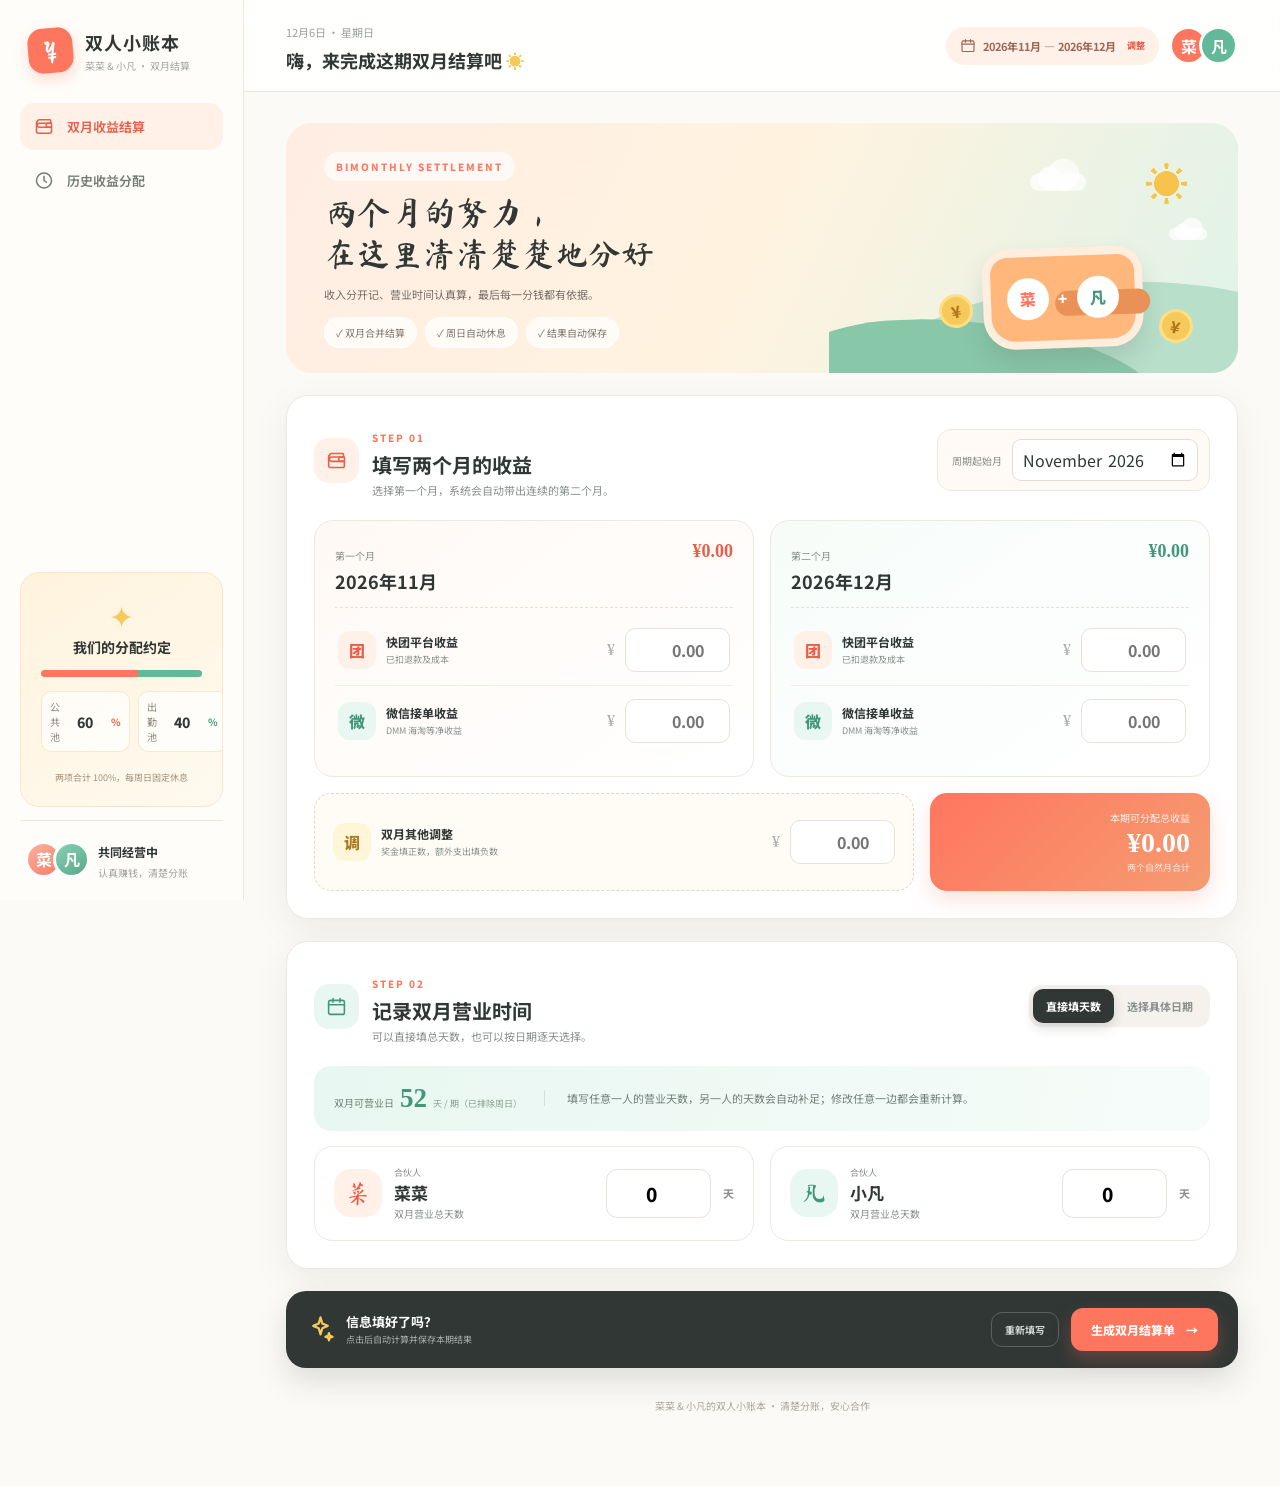
==== kua-tuan-settlement/index.html @ 450bed5c "Add yearly settlement summary" ====
<!doctype html>
<html lang="zh-CN">
<head>
  <meta charset="UTF-8">
  <meta name="viewport" content="width=device-width, initial-scale=1.0">
  <meta name="theme-color" content="#fffaf2">
  <meta name="description" content="菜菜和小凡的双月收益结算工作台">
  <title>菜菜 & 小凡｜双月收益结算工作台</title>
  <link rel="preconnect" href="https://fonts.googleapis.com">
  <link rel="preconnect" href="https://fonts.gstatic.com" crossorigin>
  <link href="https://fonts.googleapis.com/css2?family=Ma+Shan+Zheng&family=Noto+Sans+SC:wght@400;500;600;700;800&display=swap" rel="stylesheet">
  <link rel="stylesheet" href="styles.css?v=20260818-4">
</head>
<body>
  <svg class="icon-sprite" aria-hidden="true">
    <symbol id="i-home" viewBox="0 0 24 24"><path d="m3 10 9-7 9 7v10a1 1 0 0 1-1 1h-5v-7H9v7H4a1 1 0 0 1-1-1Z"/></symbol>
    <symbol id="i-wallet" viewBox="0 0 24 24"><path d="M4 6.5A2.5 2.5 0 0 1 6.5 4H19a1 1 0 0 1 1 1v3H6.5a2.5 2.5 0 0 0 0 5H21v5a2 2 0 0 1-2 2H5a2 2 0 0 1-2-2V6.5Z"/><path d="M21 8v5h-4a2.5 2.5 0 0 1 0-5Z"/></symbol>
    <symbol id="i-calendar" viewBox="0 0 24 24"><rect x="3" y="5" width="18" height="16" rx="2"/><path d="M16 3v4M8 3v4M3 10h18"/></symbol>
    <symbol id="i-chart" viewBox="0 0 24 24"><path d="M4 20V10M10 20V4M16 20v-7M22 20H2"/></symbol>
    <symbol id="i-clock" viewBox="0 0 24 24"><circle cx="12" cy="12" r="9"/><path d="M12 7v5l3 2"/></symbol>
    <symbol id="i-check" viewBox="0 0 24 24"><path d="m5 12 4 4L19 6"/></symbol>
    <symbol id="i-print" viewBox="0 0 24 24"><path d="M7 8V3h10v5M7 17H5a2 2 0 0 1-2-2v-4a2 2 0 0 1 2-2h14a2 2 0 0 1 2 2v4a2 2 0 0 1-2 2h-2"/><path d="M7 14h10v7H7z"/></symbol>
    <symbol id="i-trash" viewBox="0 0 24 24"><path d="M4 7h16M9 7V4h6v3M7 7l1 14h8l1-14"/></symbol>
    <symbol id="i-sparkle" viewBox="0 0 24 24"><path d="m12 2 1.5 5.1L18 9l-4.5 1.9L12 16l-1.5-5.1L6 9l4.5-1.9Z"/><path d="m19 15 .8 2.2L22 18l-2.2.8L19 21l-.8-2.2L16 18l2.2-.8Z"/></symbol>
  </svg>

  <div class="app-shell">
    <aside class="sidebar">
      <a class="brand" href="#top">
        <span class="brand-mark">¥</span>
        <span><strong>双人小账本</strong><small>菜菜 & 小凡 · 双月结算</small></span>
      </a>

      <nav class="main-nav" aria-label="主要页面">
        <button class="nav-item active" type="button" data-view="settlement"><svg><use href="#i-wallet"/></svg><span>双月收益结算</span></button>
        <button class="nav-item" type="button" data-view="history"><svg><use href="#i-clock"/></svg><span>历史收益分配</span></button>
      </nav>

      <div class="sidebar-rule">
        <span class="rule-spark">✦</span>
        <strong>我们的分配约定</strong>
        <div class="rule-progress"><span></span><i></i></div>
        <div class="allocation-fields" aria-label="分配比例设置">
          <label><span>公共池</span><input id="equal-rate" type="number" min="0" max="100" step="1" value="60"><b>%</b></label>
          <label><span>出勤池</span><input id="work-rate" type="number" min="0" max="100" step="1" value="40"><b>%</b></label>
        </div>
        <small>两项合计 100%，每周日固定休息</small>
      </div>

      <div class="profile-mini">
        <div class="avatar duo">菜</div>
        <div class="avatar duo fan">凡</div>
        <span><strong>共同经营中</strong><small>认真赚钱，清楚分账</small></span>
      </div>
    </aside>

    <main class="main-content" id="top">
      <header class="topbar">
        <div class="date-greeting">
          <small id="today-text"></small>
          <h1 id="page-greeting">嗨，来完成这期双月结算吧 <span>☀</span></h1>
        </div>
        <div class="top-actions">
          <button class="cycle-pill" id="period-jump" type="button" title="点击调整结算周期"><svg><use href="#i-calendar"/></svg><b id="top-period">选择结算周期</b><span>调整</span></button>
          <div class="avatar caicai-avatar">菜</div>
          <div class="avatar xiaofan-avatar">凡</div>
        </div>
      </header>

      <div class="workspace">
        <section class="view active" id="view-settlement">
        <section class="hero-card">
          <div class="hero-copy">
            <span class="eyebrow">BIMONTHLY SETTLEMENT</span>
            <h2>两个月的努力，<br>在这里清清楚楚地分好</h2>
            <p>收入分开记、营业时间认真算，最后每一分钱都有依据。</p>
            <div class="hero-meta">
              <span>✓ 双月合并结算</span>
              <span>✓ 周日自动休息</span>
              <span>✓ 结果自动保存</span>
            </div>
          </div>
          <div class="hero-art" aria-hidden="true">
            <div class="sun">☀</div>
            <div class="cloud cloud-one"></div>
            <div class="cloud cloud-two"></div>
            <div class="coin coin-one">¥</div>
            <div class="coin coin-two">¥</div>
            <div class="wallet-art"><span>菜</span><i>+</i><span>凡</span></div>
            <div class="hill hill-back"></div>
            <div class="hill hill-front"></div>
          </div>
        </section>

        <form id="settlement-form">
          <section class="section-card" id="income">
            <div class="card-head">
              <div class="head-icon coral"><svg><use href="#i-wallet"/></svg></div>
              <div><span>STEP 01</span><h2>填写两个月的收益</h2><p>选择第一个月，系统会自动带出连续的第二个月。</p></div>
              <label class="period-picker"><small>周期起始月</small><input id="start-month" type="month" required></label>
            </div>

            <div class="month-income-grid">
              <article class="month-income-card first-month-card">
                <div class="month-card-title"><div><span>第一个月</span><h3 id="first-month-title">—</h3></div><strong id="first-subtotal">¥0.00</strong></div>
                <label class="income-row"><span class="income-icon kuai">团</span><span><b>快团平台收益</b><small>已扣退款及成本</small></span><em>¥</em><input id="first-platform" type="number" min="0" step="0.01" inputmode="decimal" placeholder="0.00"></label>
                <label class="income-row"><span class="income-icon wechat">微</span><span><b>微信接单收益</b><small>DMM 海淘等净收益</small></span><em>¥</em><input id="first-wechat" type="number" min="0" step="0.01" inputmode="decimal" placeholder="0.00"></label>
              </article>

              <article class="month-income-card second-month-card">
                <div class="month-card-title"><div><span>第二个月</span><h3 id="second-month-title">—</h3></div><strong id="second-subtotal">¥0.00</strong></div>
                <label class="income-row"><span class="income-icon kuai">团</span><span><b>快团平台收益</b><small>已扣退款及成本</small></span><em>¥</em><input id="second-platform" type="number" min="0" step="0.01" inputmode="decimal" placeholder="0.00"></label>
                <label class="income-row"><span class="income-icon wechat">微</span><span><b>微信接单收益</b><small>DMM 海淘等净收益</small></span><em>¥</em><input id="second-wechat" type="number" min="0" step="0.01" inputmode="decimal" placeholder="0.00"></label>
              </article>
            </div>

            <div class="adjust-total-row">
              <label class="adjust-field"><span class="income-icon adjust">调</span><span><b>双月其他调整</b><small>奖金填正数，额外支出填负数</small></span><em>¥</em><input id="adjustment" type="number" step="0.01" inputmode="decimal" placeholder="0.00"></label>
              <div class="grand-total"><span>本期可分配总收益</span><strong id="income-preview">¥0.00</strong><small>两个自然月合计</small></div>
            </div>
          </section>

          <section class="section-card" id="attendance">
            <div class="card-head attendance-head">
              <div class="head-icon mint"><svg><use href="#i-calendar"/></svg></div>
              <div><span>STEP 02</span><h2>记录双月营业时间</h2><p>可以直接填总天数，也可以按日期逐天选择。</p></div>
              <div class="mode-switch" role="group" aria-label="营业时间填写方式">
                <button type="button" class="mode-button active" data-mode="days">直接填天数</button>
                <button type="button" class="mode-button" data-mode="dates">选择具体日期</button>
              </div>
            </div>

            <div id="days-mode" class="mode-panel active">
              <div class="attendance-summary">
                <div><span>双月可营业日</span><strong id="available-days">0</strong><small>天 / 期（已排除周日）</small></div>
                <p>填写任意一人的营业天数，另一人的天数会自动补足；修改任意一边都会重新计算。</p>
              </div>
              <div class="people-grid">
                <label class="person-card caicai-card">
                  <span class="person-avatar">菜</span>
                  <span><small>合伙人</small><strong>菜菜</strong><em>双月营业总天数</em></span>
                  <input id="caicai-days" type="number" min="0" step="1" inputmode="numeric" value="0">
                  <b>天</b>
                </label>
                <label class="person-card xiaofan-card">
                  <span class="person-avatar">凡</span>
                  <span><small>合伙人</small><strong>小凡</strong><em>双月营业总天数</em></span>
                  <input id="xiaofan-days" type="number" min="0" step="1" inputmode="numeric" value="0">
                  <b>天</b>
                </label>
              </div>
            </div>

            <div id="dates-mode" class="mode-panel">
              <div class="calendar-toolbar">
                <div><strong>点击日期记录营业人</strong><p>每次点击依次切换：菜菜 → 小凡 → 两人 → 未选择</p></div>
                <button id="clear-dates" class="soft-button" type="button"><svg><use href="#i-trash"/></svg>清空日期</button>
              </div>
              <div class="calendar-legend"><span><i class="caicai-dot"></i>菜菜</span><span><i class="xiaofan-dot"></i>小凡</span><span><i class="both-dot"></i>两人都营业</span><span><i class="rest-dot"></i>周日休息</span></div>
              <div id="calendar-pair" class="calendar-pair"></div>
              <div class="selected-counts"><span>菜菜已选 <b id="caicai-date-count">0</b> 天</span><span>小凡已选 <b id="xiaofan-date-count">0</b> 天</span></div>
            </div>
          </section>

          <div class="submit-bar">
            <div><svg><use href="#i-sparkle"/></svg><span><strong>信息填好了吗？</strong><small>点击后自动计算并保存本期结果</small></span></div>
            <button id="reset-button" class="ghost-button" type="button">重新填写</button>
            <button class="primary-button" type="submit">生成双月结算单 <span>→</span></button>
          </div>
        </form>

        <section id="result-section" class="result-section" hidden>
          <div class="result-top">
            <div><span>STEP 03 · SETTLEMENT RESULT</span><h2 id="result-period">双月结算结果</h2><p>以下金额已按约定比例自动分配。</p></div>
            <button id="print-button" class="print-button" type="button"><svg><use href="#i-print"/></svg>打印 / 保存 PDF</button>
          </div>

          <div class="result-people">
            <article class="person-result caicai-result">
              <div class="result-name"><span class="person-avatar">菜</span><div><small>CAICAI</small><strong>菜菜应得</strong></div><i>✓</i></div>
              <p id="caicai-total">¥0.00</p>
              <div class="result-details"><span>公共池平分<b id="caicai-equal">¥0.00</b></span><span>出勤池分配<b id="caicai-work">¥0.00</b></span><span>双月营业<b id="caicai-result-days">0 天</b></span></div>
            </article>
            <article class="person-result xiaofan-result">
              <div class="result-name"><span class="person-avatar">凡</span><div><small>XIAOFAN</small><strong>小凡应得</strong></div><i>✓</i></div>
              <p id="xiaofan-total">¥0.00</p>
              <div class="result-details"><span>公共池平分<b id="xiaofan-equal">¥0.00</b></span><span>出勤池分配<b id="xiaofan-work">¥0.00</b></span><span>双月营业<b id="xiaofan-result-days">0 天</b></span></div>
            </article>
          </div>

          <div class="result-breakdown">
            <div><span>双月总收益</span><strong id="summary-total">¥0.00</strong></div>
            <div><span id="summary-equal-label">60% 公共池</span><strong id="summary-equal-pool">¥0.00</strong></div>
            <div><span id="summary-work-label">40% 出勤池</span><strong id="summary-work-pool">¥0.00</strong></div>
            <div><span>营业天数占比</span><strong id="summary-ratio">—</strong></div>
          </div>
          <p class="formula-note" id="formula-note">每人收益 = 双月总收益 × 60% ÷ 2 ＋ 双月总收益 × 40% × 个人营业天数 ÷ 两人营业总天数</p>
        </section>
        </section>

        <section class="view" id="view-history">
          <section class="history-banner">
            <div class="head-icon yellow"><svg><use href="#i-clock"/></svg></div>
            <div><span>HISTORY</span><h2>历史收益分配</h2><p>每次完成双月结算后，结果都会保存在这里。</p></div>
          </section>
          <section class="section-card history-card" id="history">
            <div class="year-summary-head">
              <div><span>YEARLY SUMMARY</span><h3>年度收益汇总</h3><p>按双月结算周期的起始年份统计。</p></div>
              <label><span>查看年份</span><select id="history-year"></select></label>
            </div>
            <div class="year-summary-grid">
              <article class="year-summary-total"><span>全年总收益</span><strong id="year-total">¥0.00</strong><small id="year-periods">已结算 0 期</small></article>
              <article><span>菜菜全年所得</span><strong id="year-caicai">¥0.00</strong><small id="year-caicai-days">营业 0 天</small></article>
              <article><span>小凡全年所得</span><strong id="year-xiaofan">¥0.00</strong><small id="year-xiaofan-days">营业 0 天</small></article>
              <article><span>全年公共池</span><strong id="year-equal-pool">¥0.00</strong><small>两人平分部分</small></article>
              <article><span>全年出勤池</span><strong id="year-work-pool">¥0.00</strong><small>按营业天数分配</small></article>
            </div>
            <div class="history-toolbar">
              <div><strong>双月结算记录</strong><small>最近保存 12 期，仅存储在当前浏览器</small></div>
              <button id="clear-history" class="soft-button danger" type="button"><svg><use href="#i-trash"/></svg>清空记录</button>
            </div>
            <div id="history-list" class="history-list"><p class="empty-history">完成第一次双月结算后，记录会出现在这里。</p></div>
          </section>
        </section>

        <footer>菜菜 & 小凡的双人小账本 · 清楚分账，安心合作</footer>
      </div>
    </main>
  </div>

  <nav class="mobile-nav">
    <button class="active" type="button" data-view="settlement"><svg><use href="#i-wallet"/></svg>双月结算</button>
    <button type="button" data-view="history"><svg><use href="#i-clock"/></svg>历史收益</button>
  </nav>
  <div id="toast" class="toast" role="status" aria-live="polite"><span>✓</span><div><strong>提示</strong><p></p></div></div>
  <script src="app.js?v=20260818-4"></script>
</body>
</html>
---- kua-tuan-settlement/styles.css ----
:root{--ink:#303735;--muted:#8a918d;--cream:#fffaf2;--paper:#fff;--coral:#ff765f;--coral-dark:#e85e49;--peach:#fff0e8;--mint:#61b99a;--mint-dark:#41977a;--mint-pale:#e8f7f1;--yellow:#f6c95d;--yellow-pale:#fff6d9;--blue:#78aee8;--line:#eee9df;--shadow:0 12px 35px rgba(69,60,43,.08);--radius:22px}*{box-sizing:border-box}html{scroll-behavior:smooth}body{margin:0;font-family:"Noto Sans SC",system-ui,sans-serif;color:var(--ink);background:#fbfaf7}button,input{font:inherit}button{cursor:pointer}a{color:inherit}.icon-sprite{position:absolute;width:0;height:0;overflow:hidden}svg{width:21px;height:21px;fill:none;stroke:currentColor;stroke-width:1.8;stroke-linecap:round;stroke-linejoin:round}.app-shell{min-height:100vh}.sidebar{position:fixed;inset:0 auto 0 0;width:244px;padding:28px 20px 20px;background:#fffdf9;border-right:1px solid var(--line);display:flex;flex-direction:column;z-index:30}.brand{padding:0 8px 30px;display:flex;gap:12px;align-items:center;text-decoration:none}.brand-mark{width:45px;height:45px;border-radius:15px;background:var(--coral);color:#fff;display:grid;place-items:center;font-family:"Ma Shan Zheng";font-size:28px;transform:rotate(-5deg);box-shadow:0 6px 14px rgba(255,118,95,.25)}.brand strong{display:block;font-size:18px;letter-spacing:1px}.brand small,.profile-mini small{display:block;color:#a2a6a2;font-size:10px;margin-top:3px}.main-nav{display:flex;flex-direction:column;gap:7px}.nav-item{border:0;width:100%;background:transparent;border-radius:14px;padding:13px 14px;display:flex;align-items:center;gap:13px;color:#737b77;text-align:left;font-weight:600;font-size:13px}.nav-item svg{width:20px}.nav-item span{flex:1}.nav-item:hover,.nav-item.active{background:var(--peach);color:var(--coral-dark)}.sidebar-rule{margin-top:auto;background:linear-gradient(145deg,#fff3dd,#fff9ef);border:1px solid #fae6c7;border-radius:19px;padding:20px;text-align:center;position:relative;overflow:hidden}.rule-spark{font-size:30px;color:var(--yellow)}.sidebar-rule strong{display:block;font-size:14px}.sidebar-rule p{font-size:11px;color:#8e877d;line-height:1.9;margin:10px 0}.sidebar-rule p b:first-child{color:var(--coral)}.sidebar-rule p b:last-child{color:var(--mint-dark)}.sidebar-rule small{font-size:9px;color:#a3917c}.rule-progress{height:7px;background:#e3f1eb;border-radius:8px;overflow:hidden;margin:13px 0 8px;display:flex}.rule-progress span{width:60%;background:var(--coral)}.rule-progress i{width:40%;background:var(--mint)}.profile-mini{border-top:1px solid var(--line);padding:17px 5px 0;margin-top:13px;display:flex;align-items:center}.avatar{width:37px;height:37px;border-radius:50%;display:grid;place-items:center;color:#fff;font-weight:700;border:3px solid #fff}.profile-mini .duo{background:linear-gradient(145deg,#ffb19f,#f47e68)}.profile-mini .fan{margin-left:-9px;background:linear-gradient(145deg,#8bd0b4,#56a889)}.profile-mini span{margin-left:8px}.profile-mini strong{font-size:12px}.main-content{margin-left:244px;min-height:100vh}.topbar{height:92px;padding:18px 42px;background:rgba(255,255,255,.86);backdrop-filter:blur(16px);border-bottom:1px solid var(--line);display:flex;align-items:center;justify-content:space-between;position:sticky;top:0;z-index:20}.date-greeting small{font-size:11px;color:#9ba09d}.date-greeting h1{font-size:18px;margin:5px 0 0}.date-greeting h1 span{color:var(--yellow)}.top-actions{display:flex;align-items:center}.cycle-pill{height:38px;margin-right:10px;padding:0 14px;border-radius:20px;background:var(--peach);color:#9b6757;display:flex;gap:7px;align-items:center;font-size:11px}.cycle-pill svg{width:16px}.top-actions .avatar{width:39px;height:39px}.top-actions .avatar+ .avatar{margin-left:-9px}.caicai-avatar{background:var(--coral)}.xiaofan-avatar{background:var(--mint)}.workspace{max-width:1320px;margin:auto;padding:31px 42px 65px}.view{display:none}.view.active{display:block}.hero-card{min-height:210px;border-radius:26px;background:linear-gradient(115deg,#ffede4 0%,#fff3df 49%,#dff3e8 100%);display:flex;overflow:hidden;position:relative;margin-bottom:22px}.hero-copy{padding:29px 0 25px 38px;width:57%;z-index:2}.eyebrow,.card-head>div:nth-child(2)>span,.result-top>div>span,.history-banner>div:nth-child(2)>span{display:inline-block;color:var(--coral);font-size:10px;letter-spacing:2px;font-weight:800;background:rgba(255,255,255,.65);padding:7px 12px;border-radius:15px}.hero-copy h2{font-family:"Ma Shan Zheng",cursive;font-size:33px;line-height:1.25;margin:11px 0 7px;font-weight:400}.hero-copy p{font-size:11px;color:#756f68}.hero-meta{display:flex;gap:8px;margin-top:15px;flex-wrap:wrap}.hero-meta span{background:rgba(255,255,255,.72);border:1px solid rgba(255,255,255,.85);border-radius:18px;padding:7px 11px;font-size:10px;color:#7e796e}.hero-art{width:43%;position:relative;overflow:hidden}.sun{position:absolute;right:50px;top:27px;font-size:43px;color:#f7c34c}.cloud{position:absolute;width:70px;height:22px;border-radius:20px;background:rgba(255,255,255,.72)}.cloud:before,.cloud:after{content:"";position:absolute;border-radius:50%;background:inherit}.cloud:before{width:30px;height:30px;left:10px;bottom:0}.cloud:after{width:40px;height:40px;right:8px;bottom:0}.cloud-one{right:145px;top:48px;transform:scale(.8)}.cloud-two{right:15px;top:100px;transform:scale(.55)}.hill{position:absolute;border-radius:50% 50% 0 0}.hill-back{width:420px;height:140px;right:-70px;bottom:-50px;background:#b8dfca;transform:rotate(-4deg)}.hill-front{width:360px;height:115px;right:80px;bottom:-65px;background:#89c7a9;transform:rotate(7deg)}.wallet-art{position:absolute;right:95px;bottom:25px;width:160px;height:100px;border-radius:25px 25px 32px 32px;background:#ffb77b;border:8px solid rgba(255,255,255,.75);box-shadow:0 14px 25px rgba(83,102,87,.18);display:flex;align-items:center;justify-content:center;gap:9px;z-index:3;transform:rotate(-2deg)}.wallet-art:before{content:"";position:absolute;width:95px;height:25px;background:#e99157;border-radius:16px;right:-15px;top:35px}.wallet-art span{width:42px;height:42px;border-radius:50%;display:grid;place-items:center;background:#fff;color:var(--coral);font-weight:800;z-index:2}.wallet-art span:last-child{color:var(--mint-dark)}.wallet-art i{font-style:normal;font-weight:800;color:#fff;z-index:2}.coin{position:absolute;width:34px;height:34px;border-radius:50%;display:grid;place-items:center;color:#ae7615;background:var(--yellow);border:3px solid #ffdf84;font-weight:800;z-index:4}.coin-one{right:265px;bottom:45px;transform:rotate(-14deg)}.coin-two{right:45px;bottom:30px;transform:rotate(14deg)}.section-card{scroll-margin-top:110px;margin-bottom:22px;padding:27px;background:var(--paper);border:1px solid var(--line);border-radius:var(--radius);box-shadow:var(--shadow)}.card-head{display:flex;align-items:center;gap:13px;margin-bottom:22px}.head-icon{flex:0 0 auto;width:45px;height:45px;border-radius:15px;display:grid;place-items:center}.head-icon.coral{color:var(--coral-dark);background:var(--peach)}.head-icon.mint{color:var(--mint-dark);background:var(--mint-pale)}.head-icon.yellow{color:#af7c16;background:var(--yellow-pale)}.card-head>div:nth-child(2){flex:1}.card-head>div:nth-child(2)>span{padding:0;background:none}.card-head h2{margin:3px 0;font-size:20px}.card-head p{margin:0;color:var(--muted);font-size:11px}.period-picker{display:flex;align-items:center;gap:10px;padding:9px 11px 9px 14px;border:1px solid var(--line);border-radius:14px;background:#fffaf5}.period-picker small{color:var(--muted);font-size:10px}.period-picker input{padding:7px 9px;border:1px solid #e5ddd2;border-radius:9px;color:var(--ink);background:#fff;outline:none}.period-picker input:focus,.income-row input:focus,.adjust-field input:focus,.person-card input:focus{border-color:var(--coral);box-shadow:0 0 0 3px rgba(255,118,95,.12)}.month-income-grid{display:grid;grid-template-columns:1fr 1fr;gap:16px}.month-income-card{padding:20px;border-radius:19px;border:1px solid var(--line)}.first-month-card{background:linear-gradient(145deg,#fff9f5,#fff)}.second-month-card{background:linear-gradient(145deg,#f7fcf9,#fff)}.month-card-title{display:flex;justify-content:space-between;align-items:flex-start;padding-bottom:13px;margin-bottom:7px;border-bottom:1px dashed #e6e0d8}.month-card-title span{color:var(--muted);font-size:10px}.month-card-title h3{font-size:18px;margin:3px 0 0}.month-card-title>strong{font-family:Georgia,serif;font-size:18px;color:var(--coral-dark)}.second-month-card .month-card-title>strong{color:var(--mint-dark)}.income-row,.adjust-field{display:grid;grid-template-columns:auto 1fr auto 105px;align-items:center;gap:10px;padding:13px 3px;border-bottom:1px solid #f1eee8}.income-row:last-child{border-bottom:0}.income-icon{width:38px;height:38px;border-radius:12px;display:grid;place-items:center;font-weight:800}.income-icon.kuai{color:var(--coral-dark);background:var(--peach)}.income-icon.wechat{color:var(--mint-dark);background:var(--mint-pale)}.income-icon.adjust{color:#a87a1e;background:var(--yellow-pale)}.income-row span:nth-child(2) b,.income-row span:nth-child(2) small,.adjust-field span:nth-child(2) b,.adjust-field span:nth-child(2) small{display:block}.income-row b,.adjust-field b{font-size:12px}.income-row small,.adjust-field small{color:var(--muted);font-size:9px;margin-top:3px}.income-row em,.adjust-field em{font-style:normal;color:#aaa;font-family:Georgia,serif}.income-row input,.adjust-field input{min-width:0;width:100%;padding:9px 10px;border:1px solid #e8e2d9;border-radius:10px;text-align:right;font-weight:700;outline:none;background:#fff}.adjust-total-row{display:grid;grid-template-columns:1fr 280px;gap:16px;margin-top:16px}.adjust-field{padding:15px 18px;border:1px dashed #e2d8c8;border-radius:17px;background:#fffcf5}.grand-total{border-radius:17px;padding:17px 20px;text-align:right;color:#fff;background:linear-gradient(135deg,var(--coral),#f59c71);box-shadow:0 9px 22px rgba(232,94,73,.18)}.grand-total span,.grand-total small{display:block}.grand-total span{font-size:10px;opacity:.85}.grand-total strong{display:block;font-family:Georgia,serif;font-size:28px;margin:2px 0}.grand-total small{font-size:9px;opacity:.75}.mode-switch{display:flex;padding:4px;border-radius:13px;background:#f5f2ed}.mode-button{border:0;padding:9px 13px;border-radius:10px;background:transparent;color:#8c918e;font-size:11px;font-weight:700}.mode-button.active{color:#fff;background:var(--ink);box-shadow:0 5px 12px rgba(48,55,53,.16)}.mode-panel{display:none}.mode-panel.active{display:block}.attendance-summary{display:flex;align-items:center;gap:22px;padding:17px 20px;border-radius:17px;background:linear-gradient(100deg,var(--mint-pale),#f6fcf9)}.attendance-summary>div{display:flex;align-items:baseline;gap:6px;white-space:nowrap}.attendance-summary span{font-size:10px;color:#71857c}.attendance-summary strong{font-family:Georgia,serif;color:var(--mint-dark);font-size:27px}.attendance-summary small{font-size:9px;color:#8ca097}.attendance-summary p{margin:0;padding-left:22px;border-left:1px solid #cfe4da;color:#73817b;font-size:11px}.people-grid{display:grid;grid-template-columns:1fr 1fr;gap:16px;margin-top:15px}.person-card{display:grid;grid-template-columns:auto 1fr 105px auto;align-items:center;gap:12px;padding:19px;border:1px solid var(--line);border-radius:18px}.person-avatar{width:48px;height:48px;border-radius:17px;display:grid;place-items:center;font-family:"Ma Shan Zheng";font-size:24px}.caicai-card .person-avatar,.caicai-result .person-avatar{color:var(--coral-dark);background:var(--peach)}.xiaofan-card .person-avatar,.xiaofan-result .person-avatar{color:var(--mint-dark);background:var(--mint-pale)}.person-card span:nth-child(2) small,.person-card span:nth-child(2) strong,.person-card span:nth-child(2) em{display:block}.person-card span:nth-child(2) small{color:var(--muted);font-size:9px}.person-card span:nth-child(2) strong{font-size:17px;margin:1px 0}.person-card span:nth-child(2) em{font-style:normal;color:var(--muted);font-size:10px}.person-card input{width:100%;padding:10px;border:1px solid #e8e2d9;border-radius:11px;text-align:center;font-size:19px;font-weight:800;outline:none}.person-card>b{font-size:11px;color:var(--muted)}.calendar-toolbar{display:flex;align-items:center;justify-content:space-between;margin-bottom:13px}.calendar-toolbar strong{font-size:13px}.calendar-toolbar p{font-size:10px;color:var(--muted);margin:3px 0 0}.soft-button,.ghost-button,.print-button{border:1px solid var(--line);background:#fff;border-radius:11px;padding:9px 13px;display:flex;align-items:center;gap:7px;color:#757c78;font-size:10px;font-weight:700}.soft-button svg,.print-button svg{width:15px}.soft-button.danger{color:#b85f54}.calendar-legend{display:flex;gap:17px;flex-wrap:wrap;margin-bottom:12px;color:var(--muted);font-size:10px}.calendar-legend span{display:flex;align-items:center;gap:6px}.calendar-legend i{width:9px;height:9px;border-radius:50%}.caicai-dot{background:var(--coral)}.xiaofan-dot{background:var(--mint)}.both-dot{background:linear-gradient(135deg,var(--coral) 50%,var(--mint) 50%)}.rest-dot{background:#d8d5d0}.calendar-pair{display:grid;grid-template-columns:1fr 1fr;gap:14px}.calendar-card{overflow:hidden;border:1px solid var(--line);border-radius:17px}.calendar-title{padding:12px 15px;background:#fffaf4;display:flex;justify-content:space-between;align-items:center}.calendar-title strong{font-size:13px}.calendar-title span{font-size:9px;color:var(--muted)}.weekdays,.calendar-grid{display:grid;grid-template-columns:repeat(7,1fr)}.weekdays{background:#faf8f4;color:#a09c95;text-align:center}.weekdays span{padding:7px 2px;font-size:9px}.calendar-day{position:relative;min-height:47px;padding:6px;border:0;border-top:1px solid #f0ece5;border-right:1px solid #f0ece5;background:#fff;color:var(--ink);font-size:10px;text-align:left}.calendar-day:nth-child(7n){border-right:0}.calendar-day.empty{background:#fcfbf9}.calendar-day.sunday{color:#bbb6af;background:#f7f5f2;cursor:not-allowed}.calendar-day.selected-caicai{background:var(--peach);box-shadow:inset 0 0 0 2px var(--coral)}.calendar-day.selected-xiaofan{background:var(--mint-pale);box-shadow:inset 0 0 0 2px var(--mint)}.calendar-day.selected-both{background:linear-gradient(135deg,var(--peach) 50%,var(--mint-pale) 50%);box-shadow:inset 0 0 0 2px #8b928e}.calendar-day small{position:absolute;right:4px;bottom:3px;font-size:7px;color:#888}.selected-counts{display:flex;justify-content:flex-end;gap:10px;margin-top:12px}.selected-counts span{padding:7px 11px;border-radius:15px;background:#f8f6f2;color:var(--muted);font-size:10px}.selected-counts b{color:var(--ink);font-size:14px}.submit-bar{margin:2px 0 22px;padding:17px 20px;border-radius:20px;background:#303735;color:#fff;display:flex;align-items:center;gap:12px;box-shadow:0 13px 30px rgba(48,55,53,.15)}.submit-bar>div{display:flex;align-items:center;gap:11px;flex:1}.submit-bar>div>svg{width:29px;height:29px;color:var(--yellow)}.submit-bar span strong,.submit-bar span small{display:block}.submit-bar span strong{font-size:13px}.submit-bar span small{font-size:9px;color:#abb1ae;margin-top:2px}.ghost-button{color:#d0d4d2;background:transparent;border-color:#5a615e}.primary-button{height:43px;border:0;border-radius:12px;padding:0 20px;color:#fff;background:var(--coral);font-size:12px;font-weight:800;box-shadow:0 8px 18px rgba(255,118,95,.25)}.primary-button span{margin-left:8px}.result-section{scroll-margin-top:110px;margin-bottom:22px;padding:28px;border-radius:24px;color:#fff;background:#303735;box-shadow:0 17px 40px rgba(48,55,53,.2)}.result-top{display:flex;align-items:center;justify-content:space-between;margin-bottom:20px}.result-top>div>span{padding:0;background:none;color:#f49a8b}.result-top h2{font-size:22px;margin:4px 0}.result-top p{color:#aeb5b2;font-size:10px;margin:0}.print-button{color:#d9dddb;background:#414946;border-color:#59615e}.result-people{display:grid;grid-template-columns:1fr 1fr;gap:14px}.person-result{padding:21px;border:1px solid rgba(255,255,255,.1);border-radius:19px;background:rgba(255,255,255,.055)}.result-name{display:flex;align-items:center;gap:10px}.result-name>div{flex:1}.result-name small,.result-name strong{display:block}.result-name small{color:#939c98;font-size:8px;letter-spacing:1px}.result-name strong{font-size:14px}.result-name i{width:23px;height:23px;border-radius:50%;display:grid;place-items:center;font-style:normal;background:rgba(255,255,255,.1);color:var(--mint)}.person-result>p{font-family:Georgia,serif;font-size:39px;margin:15px 0}.caicai-result>p{color:#ffab9c}.xiaofan-result>p{color:#9dd8bd}.result-details{border-top:1px solid rgba(255,255,255,.1);padding-top:12px;display:grid;gap:8px}.result-details span{display:flex;justify-content:space-between;color:#adb4b1;font-size:10px}.result-details b{color:#fff}.result-breakdown{display:grid;grid-template-columns:repeat(4,1fr);margin-top:14px;border-radius:16px;background:rgba(255,255,255,.055);padding:16px}.result-breakdown>div{padding:0 14px;border-right:1px solid rgba(255,255,255,.09)}.result-breakdown>div:last-child{border:0}.result-breakdown span,.result-breakdown strong{display:block}.result-breakdown span{color:#929b97;font-size:9px;margin-bottom:4px}.result-breakdown strong{font-size:13px}.formula-note{text-align:center;color:#8e9793;font-size:9px;margin:15px 0 0}.history-banner{display:flex;align-items:center;gap:14px;margin-bottom:17px;padding:24px 27px;border-radius:22px;background:linear-gradient(115deg,#fff3dd,#fff9ef 55%,#e8f7f1);border:1px solid #f3e6cf}.history-banner>div:nth-child(2)>span{padding:0;background:none}.history-banner h2{margin:3px 0;font-size:22px}.history-banner p{margin:0;color:var(--muted);font-size:11px}.history-toolbar{display:flex;justify-content:space-between;align-items:center;margin-bottom:16px}.history-toolbar strong,.history-toolbar small{display:block}.history-toolbar strong{font-size:15px}.history-toolbar small{margin-top:3px;color:var(--muted);font-size:10px}.history-list{display:grid;gap:9px}.history-item{display:grid;grid-template-columns:1fr auto auto auto;align-items:center;gap:22px;padding:14px 16px;border:1px solid var(--line);border-radius:15px;background:#fff}.history-item strong,.history-item small{display:block}.history-item strong{font-size:13px}.history-item small{color:var(--muted);font-size:9px;margin-top:3px}.history-amount{text-align:right}.history-amount span{display:block;color:var(--muted);font-size:8px}.history-amount b{font-family:Georgia,serif;font-size:16px}.delete-history{width:29px;height:29px;border:0;border-radius:50%;background:#f7f4ef;color:#aaa}.empty-history{margin:0;padding:38px 24px;border-radius:14px;background:#faf8f4;color:var(--muted);font-size:11px;text-align:center}footer{text-align:center;color:#aaa59e;font-size:10px;padding:8px}.mobile-nav{display:none}.toast{position:fixed;right:28px;bottom:28px;z-index:60;min-width:260px;padding:13px 17px;border-radius:15px;background:#303735;color:#fff;box-shadow:0 15px 35px rgba(48,55,53,.25);display:flex;align-items:center;gap:11px;opacity:0;transform:translateY(14px);pointer-events:none;transition:.25s}.toast.show{opacity:1;transform:translateY(0)}.toast>span{width:30px;height:30px;border-radius:50%;display:grid;place-items:center;background:var(--mint)}.toast strong,.toast p{display:block;margin:0}.toast strong{font-size:11px}.toast p{color:#b8bfbc;font-size:9px;margin-top:2px}
@media(max-width:1050px){.sidebar{width:210px}.main-content{margin-left:210px}.workspace{padding-left:25px;padding-right:25px}.topbar{padding-left:25px;padding-right:25px}.month-income-grid,.calendar-pair{grid-template-columns:1fr}.hero-copy{width:62%}.hero-art{width:38%}.wallet-art{right:35px}.coin-one{right:210px}}
@media(max-width:780px){body{padding-bottom:66px}.sidebar{display:none}.main-content{margin-left:0}.topbar{height:74px;padding:12px 16px}.date-greeting h1{font-size:14px}.date-greeting small{font-size:9px}.cycle-pill{display:none}.workspace{padding:12px 12px 35px}.hero-card{min-height:248px;border-radius:20px}.hero-copy{width:100%;padding:23px 19px;z-index:4}.hero-copy h2{font-size:28px;margin:10px 0 7px;max-width:85%}.hero-copy p{font-size:10px;max-width:75%;line-height:1.6}.hero-meta{max-width:70%;gap:5px;margin-top:13px}.hero-meta span{padding:5px 8px;font-size:8px}.hero-art{position:absolute;inset:0;width:100%;opacity:.82}.wallet-art{right:15px;bottom:25px;transform:scale(.64) rotate(-4deg);transform-origin:right bottom}.coin-one{right:135px;bottom:32px}.coin-two{right:16px;bottom:18px}.sun{right:22px;top:20px}.cloud-one{right:62px;top:55px}.section-card{padding:17px;border-radius:19px;scroll-margin-top:82px}.card-head{align-items:flex-start;flex-wrap:wrap}.head-icon{width:40px;height:40px}.card-head>div:nth-child(2){min-width:calc(100% - 58px)}.card-head h2{font-size:17px}.period-picker{width:100%;justify-content:space-between}.month-income-card{padding:15px}.income-row,.adjust-field{grid-template-columns:auto 1fr auto 83px}.adjust-total-row{grid-template-columns:1fr}.grand-total{text-align:center}.attendance-head .mode-switch{width:100%}.mode-button{flex:1}.attendance-summary{align-items:flex-start;flex-direction:column;gap:8px}.attendance-summary p{padding:8px 0 0;border-left:0;border-top:1px solid #cfe4da}.people-grid{grid-template-columns:1fr}.person-card{grid-template-columns:auto 1fr 75px auto;padding:15px}.calendar-toolbar{align-items:flex-start;gap:10px}.calendar-toolbar .soft-button{white-space:nowrap}.calendar-day{min-height:44px}.submit-bar{align-items:stretch;flex-wrap:wrap;padding:16px}.submit-bar>div{width:100%;flex-basis:100%}.ghost-button,.primary-button{flex:1;justify-content:center}.result-section{padding:18px;border-radius:20px;scroll-margin-top:82px}.result-top{align-items:flex-start;gap:13px}.result-top .print-button{font-size:0;padding:9px}.result-top .print-button svg{margin:0}.result-people{grid-template-columns:1fr}.person-result>p{font-size:35px}.result-breakdown{grid-template-columns:1fr 1fr;gap:15px 0}.result-breakdown>div:nth-child(2){border-right:0}.history-banner{padding:19px}.history-toolbar{align-items:flex-start;gap:12px}.history-item{position:relative;grid-template-columns:1fr 1fr;gap:10px}.history-item>div:first-child{grid-column:1/-1}.delete-history{position:absolute;right:12px;top:12px}.mobile-nav{position:fixed;z-index:50;left:0;right:0;bottom:0;height:64px;background:rgba(255,255,255,.94);backdrop-filter:blur(15px);border-top:1px solid var(--line);display:grid;grid-template-columns:repeat(2,1fr)}.mobile-nav button{border:0;background:transparent;color:#8a918d;font-size:10px;display:flex;flex-direction:column;align-items:center;justify-content:center;gap:3px}.mobile-nav button.active{color:var(--coral);background:var(--peach)}.mobile-nav svg{width:19px}.toast{left:12px;right:12px;bottom:78px;min-width:0}}
@media(max-width:420px){.hero-copy h2{font-size:25px}.hero-copy p{max-width:72%}.income-row,.adjust-field{grid-template-columns:auto 1fr auto 74px;gap:7px}.income-icon{width:34px;height:34px}.calendar-day small{display:none}.person-result>p{font-size:32px}}
@media print{body{background:#fff;padding:0}.sidebar,.topbar,.hero-card,form,.history-card,footer,.mobile-nav,.result-top button{display:none!important}.main-content{margin:0}.workspace{padding:0}.result-section{display:block!important;margin:0;box-shadow:none;print-color-adjust:exact;-webkit-print-color-adjust:exact}}

.cycle-pill{border:0;cursor:pointer;font-weight:400;transition:.2s}.cycle-pill:hover{background:#ffe4da;color:var(--coral-dark);transform:translateY(-1px)}.cycle-pill:focus-visible,.allocation-fields input:focus-visible{outline:3px solid rgba(255,118,95,.22);outline-offset:2px}.cycle-pill>span{padding-left:4px;color:var(--coral-dark);font-size:9px;font-weight:800}.allocation-fields{display:grid;grid-template-columns:1fr 1fr;gap:8px;margin:14px 0 10px}.allocation-fields label{display:grid;grid-template-columns:1fr 45px auto;align-items:center;gap:3px;padding:7px 8px;border-radius:10px;background:rgba(255,255,255,.7);border:1px solid rgba(250,230,199,.9);color:#8e877d;font-size:10px;text-align:left}.allocation-fields input{width:100%;min-width:0;border:0;background:transparent;color:var(--ink);font-size:14px;font-weight:800;text-align:right;padding:0}.allocation-fields b{font-size:10px;color:var(--coral-dark)}.allocation-fields label+label b{color:var(--mint-dark)}
.year-summary-head{display:flex;align-items:flex-end;justify-content:space-between;gap:18px;margin-bottom:16px}.year-summary-head>div>span{color:var(--coral);font-size:9px;letter-spacing:1.8px;font-weight:800}.year-summary-head h3{margin:4px 0 2px;font-size:18px}.year-summary-head p{margin:0;color:var(--muted);font-size:10px}.year-summary-head label{display:flex;align-items:center;gap:9px;color:var(--muted);font-size:10px}.year-summary-head select{border:1px solid var(--line);border-radius:11px;background:#fff;padding:9px 30px 9px 12px;color:var(--ink);font-weight:700}.year-summary-grid{display:grid;grid-template-columns:1.2fr repeat(4,1fr);gap:10px;margin-bottom:25px}.year-summary-grid article{min-width:0;padding:16px;border:1px solid var(--line);border-radius:15px;background:linear-gradient(145deg,#fff,#faf9f6)}.year-summary-grid .year-summary-total{background:linear-gradient(145deg,var(--peach),#fff8f4);border-color:#f6ddd3}.year-summary-grid span,.year-summary-grid small{display:block;color:var(--muted);font-size:9px}.year-summary-grid strong{display:block;margin:7px 0 5px;font-family:Georgia,serif;font-size:21px}.year-summary-total strong{color:var(--coral-dark);font-size:25px}@media(max-width:1050px){.year-summary-grid{grid-template-columns:repeat(2,1fr)}.year-summary-total{grid-column:1/-1}}@media(max-width:780px){.year-summary-head{align-items:flex-start;flex-direction:column}.year-summary-head label{width:100%;justify-content:space-between}.year-summary-head select{flex:1}.year-summary-grid{grid-template-columns:1fr 1fr}.year-summary-total{grid-column:1/-1}.year-summary-grid strong{font-size:18px}}
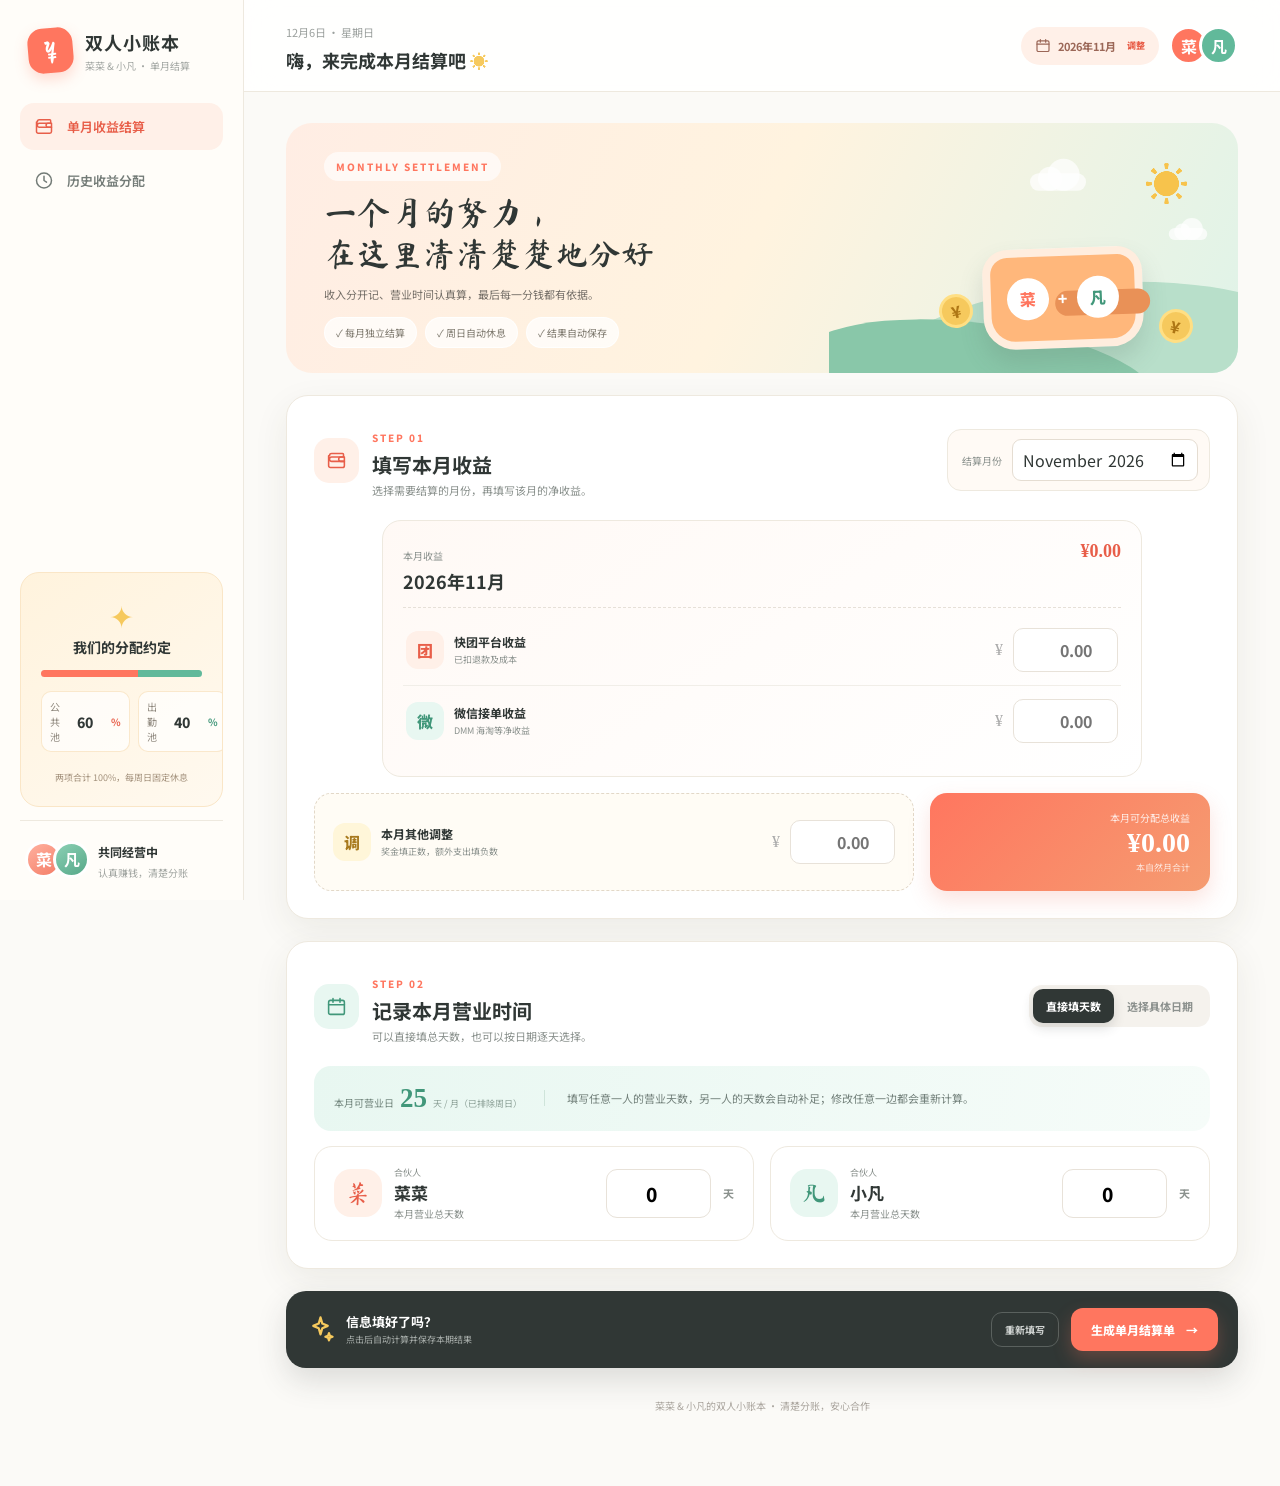
==== commit 7834be1a: "Convert settlement dashboard to monthly periods" ====
--- a/kua-tuan-settlement/index.html
+++ b/kua-tuan-settlement/index.html
@@ -4,12 +4,12 @@
   <meta charset="UTF-8">
   <meta name="viewport" content="width=device-width, initial-scale=1.0">
   <meta name="theme-color" content="#fffaf2">
-  <meta name="description" content="菜菜和小凡的双月收益结算工作台">
-  <title>菜菜 & 小凡｜双月收益结算工作台</title>
+  <meta name="description" content="菜菜和小凡的单月收益结算工作台">
+  <title>菜菜 & 小凡｜单月收益结算工作台</title>
   <link rel="preconnect" href="https://fonts.googleapis.com">
   <link rel="preconnect" href="https://fonts.gstatic.com" crossorigin>
   <link href="https://fonts.googleapis.com/css2?family=Ma+Shan+Zheng&family=Noto+Sans+SC:wght@400;500;600;700;800&display=swap" rel="stylesheet">
-  <link rel="stylesheet" href="styles.css?v=20260818-4">
+  <link rel="stylesheet" href="styles.css?v=20260821-1">
 </head>
 <body>
   <svg class="icon-sprite" aria-hidden="true">
@@ -28,11 +28,11 @@
     <aside class="sidebar">
       <a class="brand" href="#top">
         <span class="brand-mark">¥</span>
-        <span><strong>双人小账本</strong><small>菜菜 & 小凡 · 双月结算</small></span>
+        <span><strong>双人小账本</strong><small>菜菜 & 小凡 · 单月结算</small></span>
       </a>
 
       <nav class="main-nav" aria-label="主要页面">
-        <button class="nav-item active" type="button" data-view="settlement"><svg><use href="#i-wallet"/></svg><span>双月收益结算</span></button>
+        <button class="nav-item active" type="button" data-view="settlement"><svg><use href="#i-wallet"/></svg><span>单月收益结算</span></button>
         <button class="nav-item" type="button" data-view="history"><svg><use href="#i-clock"/></svg><span>历史收益分配</span></button>
       </nav>
 
@@ -58,7 +58,7 @@
       <header class="topbar">
         <div class="date-greeting">
           <small id="today-text"></small>
-          <h1 id="page-greeting">嗨，来完成这期双月结算吧 <span>☀</span></h1>
+          <h1 id="page-greeting">嗨，来完成本月结算吧 <span>☀</span></h1>
         </div>
         <div class="top-actions">
           <button class="cycle-pill" id="period-jump" type="button" title="点击调整结算周期"><svg><use href="#i-calendar"/></svg><b id="top-period">选择结算周期</b><span>调整</span></button>
@@ -71,11 +71,11 @@
         <section class="view active" id="view-settlement">
         <section class="hero-card">
           <div class="hero-copy">
-            <span class="eyebrow">BIMONTHLY SETTLEMENT</span>
-            <h2>两个月的努力，<br>在这里清清楚楚地分好</h2>
+            <span class="eyebrow">MONTHLY SETTLEMENT</span>
+            <h2>一个月的努力，<br>在这里清清楚楚地分好</h2>
             <p>收入分开记、营业时间认真算，最后每一分钱都有依据。</p>
             <div class="hero-meta">
-              <span>✓ 双月合并结算</span>
+              <span>✓ 每月独立结算</span>
               <span>✓ 周日自动休息</span>
               <span>✓ 结果自动保存</span>
             </div>
@@ -96,34 +96,28 @@
           <section class="section-card" id="income">
             <div class="card-head">
               <div class="head-icon coral"><svg><use href="#i-wallet"/></svg></div>
-              <div><span>STEP 01</span><h2>填写两个月的收益</h2><p>选择第一个月，系统会自动带出连续的第二个月。</p></div>
-              <label class="period-picker"><small>周期起始月</small><input id="start-month" type="month" required></label>
-            </div>
-
-            <div class="month-income-grid">
+              <div><span>STEP 01</span><h2>填写本月收益</h2><p>选择需要结算的月份，再填写该月的净收益。</p></div>
+              <label class="period-picker"><small>结算月份</small><input id="start-month" type="month" required></label>
+            </div>
+
+            <div class="month-income-grid single-month">
               <article class="month-income-card first-month-card">
-                <div class="month-card-title"><div><span>第一个月</span><h3 id="first-month-title">—</h3></div><strong id="first-subtotal">¥0.00</strong></div>
+                <div class="month-card-title"><div><span>本月收益</span><h3 id="first-month-title">—</h3></div><strong id="first-subtotal">¥0.00</strong></div>
                 <label class="income-row"><span class="income-icon kuai">团</span><span><b>快团平台收益</b><small>已扣退款及成本</small></span><em>¥</em><input id="first-platform" type="number" min="0" step="0.01" inputmode="decimal" placeholder="0.00"></label>
                 <label class="income-row"><span class="income-icon wechat">微</span><span><b>微信接单收益</b><small>DMM 海淘等净收益</small></span><em>¥</em><input id="first-wechat" type="number" min="0" step="0.01" inputmode="decimal" placeholder="0.00"></label>
               </article>
-
-              <article class="month-income-card second-month-card">
-                <div class="month-card-title"><div><span>第二个月</span><h3 id="second-month-title">—</h3></div><strong id="second-subtotal">¥0.00</strong></div>
-                <label class="income-row"><span class="income-icon kuai">团</span><span><b>快团平台收益</b><small>已扣退款及成本</small></span><em>¥</em><input id="second-platform" type="number" min="0" step="0.01" inputmode="decimal" placeholder="0.00"></label>
-                <label class="income-row"><span class="income-icon wechat">微</span><span><b>微信接单收益</b><small>DMM 海淘等净收益</small></span><em>¥</em><input id="second-wechat" type="number" min="0" step="0.01" inputmode="decimal" placeholder="0.00"></label>
-              </article>
             </div>
 
             <div class="adjust-total-row">
-              <label class="adjust-field"><span class="income-icon adjust">调</span><span><b>双月其他调整</b><small>奖金填正数，额外支出填负数</small></span><em>¥</em><input id="adjustment" type="number" step="0.01" inputmode="decimal" placeholder="0.00"></label>
-              <div class="grand-total"><span>本期可分配总收益</span><strong id="income-preview">¥0.00</strong><small>两个自然月合计</small></div>
+              <label class="adjust-field"><span class="income-icon adjust">调</span><span><b>本月其他调整</b><small>奖金填正数，额外支出填负数</small></span><em>¥</em><input id="adjustment" type="number" step="0.01" inputmode="decimal" placeholder="0.00"></label>
+              <div class="grand-total"><span>本月可分配总收益</span><strong id="income-preview">¥0.00</strong><small>本自然月合计</small></div>
             </div>
           </section>
 
           <section class="section-card" id="attendance">
             <div class="card-head attendance-head">
               <div class="head-icon mint"><svg><use href="#i-calendar"/></svg></div>
-              <div><span>STEP 02</span><h2>记录双月营业时间</h2><p>可以直接填总天数，也可以按日期逐天选择。</p></div>
+              <div><span>STEP 02</span><h2>记录本月营业时间</h2><p>可以直接填总天数，也可以按日期逐天选择。</p></div>
               <div class="mode-switch" role="group" aria-label="营业时间填写方式">
                 <button type="button" class="mode-button active" data-mode="days">直接填天数</button>
                 <button type="button" class="mode-button" data-mode="dates">选择具体日期</button>
@@ -132,19 +126,19 @@
 
             <div id="days-mode" class="mode-panel active">
               <div class="attendance-summary">
-                <div><span>双月可营业日</span><strong id="available-days">0</strong><small>天 / 期（已排除周日）</small></div>
+                <div><span>本月可营业日</span><strong id="available-days">0</strong><small>天 / 月（已排除周日）</small></div>
                 <p>填写任意一人的营业天数，另一人的天数会自动补足；修改任意一边都会重新计算。</p>
               </div>
               <div class="people-grid">
                 <label class="person-card caicai-card">
                   <span class="person-avatar">菜</span>
-                  <span><small>合伙人</small><strong>菜菜</strong><em>双月营业总天数</em></span>
+                  <span><small>合伙人</small><strong>菜菜</strong><em>本月营业总天数</em></span>
                   <input id="caicai-days" type="number" min="0" step="1" inputmode="numeric" value="0">
                   <b>天</b>
                 </label>
                 <label class="person-card xiaofan-card">
                   <span class="person-avatar">凡</span>
-                  <span><small>合伙人</small><strong>小凡</strong><em>双月营业总天数</em></span>
+                  <span><small>合伙人</small><strong>小凡</strong><em>本月营业总天数</em></span>
                   <input id="xiaofan-days" type="number" min="0" step="1" inputmode="numeric" value="0">
                   <b>天</b>
                 </label>
@@ -153,11 +147,11 @@
 
             <div id="dates-mode" class="mode-panel">
               <div class="calendar-toolbar">
-                <div><strong>点击日期记录营业人</strong><p>每次点击依次切换：菜菜 → 小凡 → 两人 → 未选择</p></div>
-                <button id="clear-dates" class="soft-button" type="button"><svg><use href="#i-trash"/></svg>清空日期</button>
+                <div><strong id="calendar-instruction">点击日期记录营业人</strong><p id="calendar-instruction-note">每次点击依次切换：菜菜 → 小凡 → 两人 → 未选择</p></div>
+                <div class="calendar-actions"><button id="toggle-rest-mode" class="soft-button" type="button">设置额外休息日</button><button id="clear-dates" class="soft-button" type="button"><svg><use href="#i-trash"/></svg>清空日期</button></div>
               </div>
               <div class="calendar-legend"><span><i class="caicai-dot"></i>菜菜</span><span><i class="xiaofan-dot"></i>小凡</span><span><i class="both-dot"></i>两人都营业</span><span><i class="rest-dot"></i>周日休息</span></div>
-              <div id="calendar-pair" class="calendar-pair"></div>
+              <div id="calendar-pair" class="calendar-pair single-month"></div>
               <div class="selected-counts"><span>菜菜已选 <b id="caicai-date-count">0</b> 天</span><span>小凡已选 <b id="xiaofan-date-count">0</b> 天</span></div>
             </div>
           </section>
@@ -165,13 +159,13 @@
           <div class="submit-bar">
             <div><svg><use href="#i-sparkle"/></svg><span><strong>信息填好了吗？</strong><small>点击后自动计算并保存本期结果</small></span></div>
             <button id="reset-button" class="ghost-button" type="button">重新填写</button>
-            <button class="primary-button" type="submit">生成双月结算单 <span>→</span></button>
+            <button class="primary-button" type="submit">生成单月结算单 <span>→</span></button>
           </div>
         </form>
 
         <section id="result-section" class="result-section" hidden>
           <div class="result-top">
-            <div><span>STEP 03 · SETTLEMENT RESULT</span><h2 id="result-period">双月结算结果</h2><p>以下金额已按约定比例自动分配。</p></div>
+            <div><span>STEP 03 · SETTLEMENT RESULT</span><h2 id="result-period">单月结算结果</h2><p>以下金额已按约定比例自动分配。</p></div>
             <button id="print-button" class="print-button" type="button"><svg><use href="#i-print"/></svg>打印 / 保存 PDF</button>
           </div>
 
@@ -179,33 +173,33 @@
             <article class="person-result caicai-result">
               <div class="result-name"><span class="person-avatar">菜</span><div><small>CAICAI</small><strong>菜菜应得</strong></div><i>✓</i></div>
               <p id="caicai-total">¥0.00</p>
-              <div class="result-details"><span>公共池平分<b id="caicai-equal">¥0.00</b></span><span>出勤池分配<b id="caicai-work">¥0.00</b></span><span>双月营业<b id="caicai-result-days">0 天</b></span></div>
+              <div class="result-details"><span>公共池平分<b id="caicai-equal">¥0.00</b></span><span>出勤池分配<b id="caicai-work">¥0.00</b></span><span>本月营业<b id="caicai-result-days">0 天</b></span></div>
             </article>
             <article class="person-result xiaofan-result">
               <div class="result-name"><span class="person-avatar">凡</span><div><small>XIAOFAN</small><strong>小凡应得</strong></div><i>✓</i></div>
               <p id="xiaofan-total">¥0.00</p>
-              <div class="result-details"><span>公共池平分<b id="xiaofan-equal">¥0.00</b></span><span>出勤池分配<b id="xiaofan-work">¥0.00</b></span><span>双月营业<b id="xiaofan-result-days">0 天</b></span></div>
+              <div class="result-details"><span>公共池平分<b id="xiaofan-equal">¥0.00</b></span><span>出勤池分配<b id="xiaofan-work">¥0.00</b></span><span>本月营业<b id="xiaofan-result-days">0 天</b></span></div>
             </article>
           </div>
 
           <div class="result-breakdown">
-            <div><span>双月总收益</span><strong id="summary-total">¥0.00</strong></div>
+            <div><span>本月总收益</span><strong id="summary-total">¥0.00</strong></div>
             <div><span id="summary-equal-label">60% 公共池</span><strong id="summary-equal-pool">¥0.00</strong></div>
             <div><span id="summary-work-label">40% 出勤池</span><strong id="summary-work-pool">¥0.00</strong></div>
             <div><span>营业天数占比</span><strong id="summary-ratio">—</strong></div>
           </div>
-          <p class="formula-note" id="formula-note">每人收益 = 双月总收益 × 60% ÷ 2 ＋ 双月总收益 × 40% × 个人营业天数 ÷ 两人营业总天数</p>
+          <p class="formula-note" id="formula-note">每人收益 = 本月总收益 × 60% ÷ 2 ＋ 本月总收益 × 40% × 个人营业天数 ÷ 两人营业总天数</p>
         </section>
         </section>
 
         <section class="view" id="view-history">
           <section class="history-banner">
             <div class="head-icon yellow"><svg><use href="#i-clock"/></svg></div>
-            <div><span>HISTORY</span><h2>历史收益分配</h2><p>每次完成双月结算后，结果都会保存在这里。</p></div>
+            <div><span>HISTORY</span><h2>历史收益分配</h2><p>每次完成单月结算后，结果都会保存在这里。</p></div>
           </section>
           <section class="section-card history-card" id="history">
             <div class="year-summary-head">
-              <div><span>YEARLY SUMMARY</span><h3>年度收益汇总</h3><p>按双月结算周期的起始年份统计。</p></div>
+              <div><span>YEARLY SUMMARY</span><h3>年度收益汇总</h3><p>按每月结算记录所属年份统计。</p></div>
               <label><span>查看年份</span><select id="history-year"></select></label>
             </div>
             <div class="year-summary-grid">
@@ -216,10 +210,10 @@
               <article><span>全年出勤池</span><strong id="year-work-pool">¥0.00</strong><small>按营业天数分配</small></article>
             </div>
             <div class="history-toolbar">
-              <div><strong>双月结算记录</strong><small>最近保存 12 期，仅存储在当前浏览器</small></div>
+              <div><strong>单月结算记录</strong><small>最近保存 24 期，仅存储在当前浏览器</small></div>
               <button id="clear-history" class="soft-button danger" type="button"><svg><use href="#i-trash"/></svg>清空记录</button>
             </div>
-            <div id="history-list" class="history-list"><p class="empty-history">完成第一次双月结算后，记录会出现在这里。</p></div>
+            <div id="history-list" class="history-list"><p class="empty-history">完成第一次单月结算后，记录会出现在这里。</p></div>
           </section>
         </section>
 
@@ -229,10 +223,10 @@
   </div>
 
   <nav class="mobile-nav">
-    <button class="active" type="button" data-view="settlement"><svg><use href="#i-wallet"/></svg>双月结算</button>
+    <button class="active" type="button" data-view="settlement"><svg><use href="#i-wallet"/></svg>单月结算</button>
     <button type="button" data-view="history"><svg><use href="#i-clock"/></svg>历史收益</button>
   </nav>
   <div id="toast" class="toast" role="status" aria-live="polite"><span>✓</span><div><strong>提示</strong><p></p></div></div>
-  <script src="app.js?v=20260818-4"></script>
+  <script src="app.js?v=20260821-1"></script>
 </body>
 </html>
--- a/kua-tuan-settlement/styles.css
+++ b/kua-tuan-settlement/styles.css
@@ -1,8 +1,9 @@
 :root{--ink:#303735;--muted:#8a918d;--cream:#fffaf2;--paper:#fff;--coral:#ff765f;--coral-dark:#e85e49;--peach:#fff0e8;--mint:#61b99a;--mint-dark:#41977a;--mint-pale:#e8f7f1;--yellow:#f6c95d;--yellow-pale:#fff6d9;--blue:#78aee8;--line:#eee9df;--shadow:0 12px 35px rgba(69,60,43,.08);--radius:22px}*{box-sizing:border-box}html{scroll-behavior:smooth}body{margin:0;font-family:"Noto Sans SC",system-ui,sans-serif;color:var(--ink);background:#fbfaf7}button,input{font:inherit}button{cursor:pointer}a{color:inherit}.icon-sprite{position:absolute;width:0;height:0;overflow:hidden}svg{width:21px;height:21px;fill:none;stroke:currentColor;stroke-width:1.8;stroke-linecap:round;stroke-linejoin:round}.app-shell{min-height:100vh}.sidebar{position:fixed;inset:0 auto 0 0;width:244px;padding:28px 20px 20px;background:#fffdf9;border-right:1px solid var(--line);display:flex;flex-direction:column;z-index:30}.brand{padding:0 8px 30px;display:flex;gap:12px;align-items:center;text-decoration:none}.brand-mark{width:45px;height:45px;border-radius:15px;background:var(--coral);color:#fff;display:grid;place-items:center;font-family:"Ma Shan Zheng";font-size:28px;transform:rotate(-5deg);box-shadow:0 6px 14px rgba(255,118,95,.25)}.brand strong{display:block;font-size:18px;letter-spacing:1px}.brand small,.profile-mini small{display:block;color:#a2a6a2;font-size:10px;margin-top:3px}.main-nav{display:flex;flex-direction:column;gap:7px}.nav-item{border:0;width:100%;background:transparent;border-radius:14px;padding:13px 14px;display:flex;align-items:center;gap:13px;color:#737b77;text-align:left;font-weight:600;font-size:13px}.nav-item svg{width:20px}.nav-item span{flex:1}.nav-item:hover,.nav-item.active{background:var(--peach);color:var(--coral-dark)}.sidebar-rule{margin-top:auto;background:linear-gradient(145deg,#fff3dd,#fff9ef);border:1px solid #fae6c7;border-radius:19px;padding:20px;text-align:center;position:relative;overflow:hidden}.rule-spark{font-size:30px;color:var(--yellow)}.sidebar-rule strong{display:block;font-size:14px}.sidebar-rule p{font-size:11px;color:#8e877d;line-height:1.9;margin:10px 0}.sidebar-rule p b:first-child{color:var(--coral)}.sidebar-rule p b:last-child{color:var(--mint-dark)}.sidebar-rule small{font-size:9px;color:#a3917c}.rule-progress{height:7px;background:#e3f1eb;border-radius:8px;overflow:hidden;margin:13px 0 8px;display:flex}.rule-progress span{width:60%;background:var(--coral)}.rule-progress i{width:40%;background:var(--mint)}.profile-mini{border-top:1px solid var(--line);padding:17px 5px 0;margin-top:13px;display:flex;align-items:center}.avatar{width:37px;height:37px;border-radius:50%;display:grid;place-items:center;color:#fff;font-weight:700;border:3px solid #fff}.profile-mini .duo{background:linear-gradient(145deg,#ffb19f,#f47e68)}.profile-mini .fan{margin-left:-9px;background:linear-gradient(145deg,#8bd0b4,#56a889)}.profile-mini span{margin-left:8px}.profile-mini strong{font-size:12px}.main-content{margin-left:244px;min-height:100vh}.topbar{height:92px;padding:18px 42px;background:rgba(255,255,255,.86);backdrop-filter:blur(16px);border-bottom:1px solid var(--line);display:flex;align-items:center;justify-content:space-between;position:sticky;top:0;z-index:20}.date-greeting small{font-size:11px;color:#9ba09d}.date-greeting h1{font-size:18px;margin:5px 0 0}.date-greeting h1 span{color:var(--yellow)}.top-actions{display:flex;align-items:center}.cycle-pill{height:38px;margin-right:10px;padding:0 14px;border-radius:20px;background:var(--peach);color:#9b6757;display:flex;gap:7px;align-items:center;font-size:11px}.cycle-pill svg{width:16px}.top-actions .avatar{width:39px;height:39px}.top-actions .avatar+ .avatar{margin-left:-9px}.caicai-avatar{background:var(--coral)}.xiaofan-avatar{background:var(--mint)}.workspace{max-width:1320px;margin:auto;padding:31px 42px 65px}.view{display:none}.view.active{display:block}.hero-card{min-height:210px;border-radius:26px;background:linear-gradient(115deg,#ffede4 0%,#fff3df 49%,#dff3e8 100%);display:flex;overflow:hidden;position:relative;margin-bottom:22px}.hero-copy{padding:29px 0 25px 38px;width:57%;z-index:2}.eyebrow,.card-head>div:nth-child(2)>span,.result-top>div>span,.history-banner>div:nth-child(2)>span{display:inline-block;color:var(--coral);font-size:10px;letter-spacing:2px;font-weight:800;background:rgba(255,255,255,.65);padding:7px 12px;border-radius:15px}.hero-copy h2{font-family:"Ma Shan Zheng",cursive;font-size:33px;line-height:1.25;margin:11px 0 7px;font-weight:400}.hero-copy p{font-size:11px;color:#756f68}.hero-meta{display:flex;gap:8px;margin-top:15px;flex-wrap:wrap}.hero-meta span{background:rgba(255,255,255,.72);border:1px solid rgba(255,255,255,.85);border-radius:18px;padding:7px 11px;font-size:10px;color:#7e796e}.hero-art{width:43%;position:relative;overflow:hidden}.sun{position:absolute;right:50px;top:27px;font-size:43px;color:#f7c34c}.cloud{position:absolute;width:70px;height:22px;border-radius:20px;background:rgba(255,255,255,.72)}.cloud:before,.cloud:after{content:"";position:absolute;border-radius:50%;background:inherit}.cloud:before{width:30px;height:30px;left:10px;bottom:0}.cloud:after{width:40px;height:40px;right:8px;bottom:0}.cloud-one{right:145px;top:48px;transform:scale(.8)}.cloud-two{right:15px;top:100px;transform:scale(.55)}.hill{position:absolute;border-radius:50% 50% 0 0}.hill-back{width:420px;height:140px;right:-70px;bottom:-50px;background:#b8dfca;transform:rotate(-4deg)}.hill-front{width:360px;height:115px;right:80px;bottom:-65px;background:#89c7a9;transform:rotate(7deg)}.wallet-art{position:absolute;right:95px;bottom:25px;width:160px;height:100px;border-radius:25px 25px 32px 32px;background:#ffb77b;border:8px solid rgba(255,255,255,.75);box-shadow:0 14px 25px rgba(83,102,87,.18);display:flex;align-items:center;justify-content:center;gap:9px;z-index:3;transform:rotate(-2deg)}.wallet-art:before{content:"";position:absolute;width:95px;height:25px;background:#e99157;border-radius:16px;right:-15px;top:35px}.wallet-art span{width:42px;height:42px;border-radius:50%;display:grid;place-items:center;background:#fff;color:var(--coral);font-weight:800;z-index:2}.wallet-art span:last-child{color:var(--mint-dark)}.wallet-art i{font-style:normal;font-weight:800;color:#fff;z-index:2}.coin{position:absolute;width:34px;height:34px;border-radius:50%;display:grid;place-items:center;color:#ae7615;background:var(--yellow);border:3px solid #ffdf84;font-weight:800;z-index:4}.coin-one{right:265px;bottom:45px;transform:rotate(-14deg)}.coin-two{right:45px;bottom:30px;transform:rotate(14deg)}.section-card{scroll-margin-top:110px;margin-bottom:22px;padding:27px;background:var(--paper);border:1px solid var(--line);border-radius:var(--radius);box-shadow:var(--shadow)}.card-head{display:flex;align-items:center;gap:13px;margin-bottom:22px}.head-icon{flex:0 0 auto;width:45px;height:45px;border-radius:15px;display:grid;place-items:center}.head-icon.coral{color:var(--coral-dark);background:var(--peach)}.head-icon.mint{color:var(--mint-dark);background:var(--mint-pale)}.head-icon.yellow{color:#af7c16;background:var(--yellow-pale)}.card-head>div:nth-child(2){flex:1}.card-head>div:nth-child(2)>span{padding:0;background:none}.card-head h2{margin:3px 0;font-size:20px}.card-head p{margin:0;color:var(--muted);font-size:11px}.period-picker{display:flex;align-items:center;gap:10px;padding:9px 11px 9px 14px;border:1px solid var(--line);border-radius:14px;background:#fffaf5}.period-picker small{color:var(--muted);font-size:10px}.period-picker input{padding:7px 9px;border:1px solid #e5ddd2;border-radius:9px;color:var(--ink);background:#fff;outline:none}.period-picker input:focus,.income-row input:focus,.adjust-field input:focus,.person-card input:focus{border-color:var(--coral);box-shadow:0 0 0 3px rgba(255,118,95,.12)}.month-income-grid{display:grid;grid-template-columns:1fr 1fr;gap:16px}.month-income-card{padding:20px;border-radius:19px;border:1px solid var(--line)}.first-month-card{background:linear-gradient(145deg,#fff9f5,#fff)}.second-month-card{background:linear-gradient(145deg,#f7fcf9,#fff)}.month-card-title{display:flex;justify-content:space-between;align-items:flex-start;padding-bottom:13px;margin-bottom:7px;border-bottom:1px dashed #e6e0d8}.month-card-title span{color:var(--muted);font-size:10px}.month-card-title h3{font-size:18px;margin:3px 0 0}.month-card-title>strong{font-family:Georgia,serif;font-size:18px;color:var(--coral-dark)}.second-month-card .month-card-title>strong{color:var(--mint-dark)}.income-row,.adjust-field{display:grid;grid-template-columns:auto 1fr auto 105px;align-items:center;gap:10px;padding:13px 3px;border-bottom:1px solid #f1eee8}.income-row:last-child{border-bottom:0}.income-icon{width:38px;height:38px;border-radius:12px;display:grid;place-items:center;font-weight:800}.income-icon.kuai{color:var(--coral-dark);background:var(--peach)}.income-icon.wechat{color:var(--mint-dark);background:var(--mint-pale)}.income-icon.adjust{color:#a87a1e;background:var(--yellow-pale)}.income-row span:nth-child(2) b,.income-row span:nth-child(2) small,.adjust-field span:nth-child(2) b,.adjust-field span:nth-child(2) small{display:block}.income-row b,.adjust-field b{font-size:12px}.income-row small,.adjust-field small{color:var(--muted);font-size:9px;margin-top:3px}.income-row em,.adjust-field em{font-style:normal;color:#aaa;font-family:Georgia,serif}.income-row input,.adjust-field input{min-width:0;width:100%;padding:9px 10px;border:1px solid #e8e2d9;border-radius:10px;text-align:right;font-weight:700;outline:none;background:#fff}.adjust-total-row{display:grid;grid-template-columns:1fr 280px;gap:16px;margin-top:16px}.adjust-field{padding:15px 18px;border:1px dashed #e2d8c8;border-radius:17px;background:#fffcf5}.grand-total{border-radius:17px;padding:17px 20px;text-align:right;color:#fff;background:linear-gradient(135deg,var(--coral),#f59c71);box-shadow:0 9px 22px rgba(232,94,73,.18)}.grand-total span,.grand-total small{display:block}.grand-total span{font-size:10px;opacity:.85}.grand-total strong{display:block;font-family:Georgia,serif;font-size:28px;margin:2px 0}.grand-total small{font-size:9px;opacity:.75}.mode-switch{display:flex;padding:4px;border-radius:13px;background:#f5f2ed}.mode-button{border:0;padding:9px 13px;border-radius:10px;background:transparent;color:#8c918e;font-size:11px;font-weight:700}.mode-button.active{color:#fff;background:var(--ink);box-shadow:0 5px 12px rgba(48,55,53,.16)}.mode-panel{display:none}.mode-panel.active{display:block}.attendance-summary{display:flex;align-items:center;gap:22px;padding:17px 20px;border-radius:17px;background:linear-gradient(100deg,var(--mint-pale),#f6fcf9)}.attendance-summary>div{display:flex;align-items:baseline;gap:6px;white-space:nowrap}.attendance-summary span{font-size:10px;color:#71857c}.attendance-summary strong{font-family:Georgia,serif;color:var(--mint-dark);font-size:27px}.attendance-summary small{font-size:9px;color:#8ca097}.attendance-summary p{margin:0;padding-left:22px;border-left:1px solid #cfe4da;color:#73817b;font-size:11px}.people-grid{display:grid;grid-template-columns:1fr 1fr;gap:16px;margin-top:15px}.person-card{display:grid;grid-template-columns:auto 1fr 105px auto;align-items:center;gap:12px;padding:19px;border:1px solid var(--line);border-radius:18px}.person-avatar{width:48px;height:48px;border-radius:17px;display:grid;place-items:center;font-family:"Ma Shan Zheng";font-size:24px}.caicai-card .person-avatar,.caicai-result .person-avatar{color:var(--coral-dark);background:var(--peach)}.xiaofan-card .person-avatar,.xiaofan-result .person-avatar{color:var(--mint-dark);background:var(--mint-pale)}.person-card span:nth-child(2) small,.person-card span:nth-child(2) strong,.person-card span:nth-child(2) em{display:block}.person-card span:nth-child(2) small{color:var(--muted);font-size:9px}.person-card span:nth-child(2) strong{font-size:17px;margin:1px 0}.person-card span:nth-child(2) em{font-style:normal;color:var(--muted);font-size:10px}.person-card input{width:100%;padding:10px;border:1px solid #e8e2d9;border-radius:11px;text-align:center;font-size:19px;font-weight:800;outline:none}.person-card>b{font-size:11px;color:var(--muted)}.calendar-toolbar{display:flex;align-items:center;justify-content:space-between;margin-bottom:13px}.calendar-toolbar strong{font-size:13px}.calendar-toolbar p{font-size:10px;color:var(--muted);margin:3px 0 0}.soft-button,.ghost-button,.print-button{border:1px solid var(--line);background:#fff;border-radius:11px;padding:9px 13px;display:flex;align-items:center;gap:7px;color:#757c78;font-size:10px;font-weight:700}.soft-button svg,.print-button svg{width:15px}.soft-button.danger{color:#b85f54}.calendar-legend{display:flex;gap:17px;flex-wrap:wrap;margin-bottom:12px;color:var(--muted);font-size:10px}.calendar-legend span{display:flex;align-items:center;gap:6px}.calendar-legend i{width:9px;height:9px;border-radius:50%}.caicai-dot{background:var(--coral)}.xiaofan-dot{background:var(--mint)}.both-dot{background:linear-gradient(135deg,var(--coral) 50%,var(--mint) 50%)}.rest-dot{background:#d8d5d0}.calendar-pair{display:grid;grid-template-columns:1fr 1fr;gap:14px}.calendar-card{overflow:hidden;border:1px solid var(--line);border-radius:17px}.calendar-title{padding:12px 15px;background:#fffaf4;display:flex;justify-content:space-between;align-items:center}.calendar-title strong{font-size:13px}.calendar-title span{font-size:9px;color:var(--muted)}.weekdays,.calendar-grid{display:grid;grid-template-columns:repeat(7,1fr)}.weekdays{background:#faf8f4;color:#a09c95;text-align:center}.weekdays span{padding:7px 2px;font-size:9px}.calendar-day{position:relative;min-height:47px;padding:6px;border:0;border-top:1px solid #f0ece5;border-right:1px solid #f0ece5;background:#fff;color:var(--ink);font-size:10px;text-align:left}.calendar-day:nth-child(7n){border-right:0}.calendar-day.empty{background:#fcfbf9}.calendar-day.sunday{color:#bbb6af;background:#f7f5f2;cursor:not-allowed}.calendar-day.selected-caicai{background:var(--peach);box-shadow:inset 0 0 0 2px var(--coral)}.calendar-day.selected-xiaofan{background:var(--mint-pale);box-shadow:inset 0 0 0 2px var(--mint)}.calendar-day.selected-both{background:linear-gradient(135deg,var(--peach) 50%,var(--mint-pale) 50%);box-shadow:inset 0 0 0 2px #8b928e}.calendar-day small{position:absolute;right:4px;bottom:3px;font-size:7px;color:#888}.selected-counts{display:flex;justify-content:flex-end;gap:10px;margin-top:12px}.selected-counts span{padding:7px 11px;border-radius:15px;background:#f8f6f2;color:var(--muted);font-size:10px}.selected-counts b{color:var(--ink);font-size:14px}.submit-bar{margin:2px 0 22px;padding:17px 20px;border-radius:20px;background:#303735;color:#fff;display:flex;align-items:center;gap:12px;box-shadow:0 13px 30px rgba(48,55,53,.15)}.submit-bar>div{display:flex;align-items:center;gap:11px;flex:1}.submit-bar>div>svg{width:29px;height:29px;color:var(--yellow)}.submit-bar span strong,.submit-bar span small{display:block}.submit-bar span strong{font-size:13px}.submit-bar span small{font-size:9px;color:#abb1ae;margin-top:2px}.ghost-button{color:#d0d4d2;background:transparent;border-color:#5a615e}.primary-button{height:43px;border:0;border-radius:12px;padding:0 20px;color:#fff;background:var(--coral);font-size:12px;font-weight:800;box-shadow:0 8px 18px rgba(255,118,95,.25)}.primary-button span{margin-left:8px}.result-section{scroll-margin-top:110px;margin-bottom:22px;padding:28px;border-radius:24px;color:#fff;background:#303735;box-shadow:0 17px 40px rgba(48,55,53,.2)}.result-top{display:flex;align-items:center;justify-content:space-between;margin-bottom:20px}.result-top>div>span{padding:0;background:none;color:#f49a8b}.result-top h2{font-size:22px;margin:4px 0}.result-top p{color:#aeb5b2;font-size:10px;margin:0}.print-button{color:#d9dddb;background:#414946;border-color:#59615e}.result-people{display:grid;grid-template-columns:1fr 1fr;gap:14px}.person-result{padding:21px;border:1px solid rgba(255,255,255,.1);border-radius:19px;background:rgba(255,255,255,.055)}.result-name{display:flex;align-items:center;gap:10px}.result-name>div{flex:1}.result-name small,.result-name strong{display:block}.result-name small{color:#939c98;font-size:8px;letter-spacing:1px}.result-name strong{font-size:14px}.result-name i{width:23px;height:23px;border-radius:50%;display:grid;place-items:center;font-style:normal;background:rgba(255,255,255,.1);color:var(--mint)}.person-result>p{font-family:Georgia,serif;font-size:39px;margin:15px 0}.caicai-result>p{color:#ffab9c}.xiaofan-result>p{color:#9dd8bd}.result-details{border-top:1px solid rgba(255,255,255,.1);padding-top:12px;display:grid;gap:8px}.result-details span{display:flex;justify-content:space-between;color:#adb4b1;font-size:10px}.result-details b{color:#fff}.result-breakdown{display:grid;grid-template-columns:repeat(4,1fr);margin-top:14px;border-radius:16px;background:rgba(255,255,255,.055);padding:16px}.result-breakdown>div{padding:0 14px;border-right:1px solid rgba(255,255,255,.09)}.result-breakdown>div:last-child{border:0}.result-breakdown span,.result-breakdown strong{display:block}.result-breakdown span{color:#929b97;font-size:9px;margin-bottom:4px}.result-breakdown strong{font-size:13px}.formula-note{text-align:center;color:#8e9793;font-size:9px;margin:15px 0 0}.history-banner{display:flex;align-items:center;gap:14px;margin-bottom:17px;padding:24px 27px;border-radius:22px;background:linear-gradient(115deg,#fff3dd,#fff9ef 55%,#e8f7f1);border:1px solid #f3e6cf}.history-banner>div:nth-child(2)>span{padding:0;background:none}.history-banner h2{margin:3px 0;font-size:22px}.history-banner p{margin:0;color:var(--muted);font-size:11px}.history-toolbar{display:flex;justify-content:space-between;align-items:center;margin-bottom:16px}.history-toolbar strong,.history-toolbar small{display:block}.history-toolbar strong{font-size:15px}.history-toolbar small{margin-top:3px;color:var(--muted);font-size:10px}.history-list{display:grid;gap:9px}.history-item{display:grid;grid-template-columns:1fr auto auto auto;align-items:center;gap:22px;padding:14px 16px;border:1px solid var(--line);border-radius:15px;background:#fff}.history-item strong,.history-item small{display:block}.history-item strong{font-size:13px}.history-item small{color:var(--muted);font-size:9px;margin-top:3px}.history-amount{text-align:right}.history-amount span{display:block;color:var(--muted);font-size:8px}.history-amount b{font-family:Georgia,serif;font-size:16px}.delete-history{width:29px;height:29px;border:0;border-radius:50%;background:#f7f4ef;color:#aaa}.empty-history{margin:0;padding:38px 24px;border-radius:14px;background:#faf8f4;color:var(--muted);font-size:11px;text-align:center}footer{text-align:center;color:#aaa59e;font-size:10px;padding:8px}.mobile-nav{display:none}.toast{position:fixed;right:28px;bottom:28px;z-index:60;min-width:260px;padding:13px 17px;border-radius:15px;background:#303735;color:#fff;box-shadow:0 15px 35px rgba(48,55,53,.25);display:flex;align-items:center;gap:11px;opacity:0;transform:translateY(14px);pointer-events:none;transition:.25s}.toast.show{opacity:1;transform:translateY(0)}.toast>span{width:30px;height:30px;border-radius:50%;display:grid;place-items:center;background:var(--mint)}.toast strong,.toast p{display:block;margin:0}.toast strong{font-size:11px}.toast p{color:#b8bfbc;font-size:9px;margin-top:2px}
-@media(max-width:1050px){.sidebar{width:210px}.main-content{margin-left:210px}.workspace{padding-left:25px;padding-right:25px}.topbar{padding-left:25px;padding-right:25px}.month-income-grid,.calendar-pair{grid-template-columns:1fr}.hero-copy{width:62%}.hero-art{width:38%}.wallet-art{right:35px}.coin-one{right:210px}}
+.month-income-grid.single-month,.calendar-pair.single-month{grid-template-columns:minmax(0,760px);justify-content:center}@media(max-width:1050px){.sidebar{width:210px}.main-content{margin-left:210px}.workspace{padding-left:25px;padding-right:25px}.topbar{padding-left:25px;padding-right:25px}.month-income-grid,.calendar-pair{grid-template-columns:1fr}.hero-copy{width:62%}.hero-art{width:38%}.wallet-art{right:35px}.coin-one{right:210px}}
 @media(max-width:780px){body{padding-bottom:66px}.sidebar{display:none}.main-content{margin-left:0}.topbar{height:74px;padding:12px 16px}.date-greeting h1{font-size:14px}.date-greeting small{font-size:9px}.cycle-pill{display:none}.workspace{padding:12px 12px 35px}.hero-card{min-height:248px;border-radius:20px}.hero-copy{width:100%;padding:23px 19px;z-index:4}.hero-copy h2{font-size:28px;margin:10px 0 7px;max-width:85%}.hero-copy p{font-size:10px;max-width:75%;line-height:1.6}.hero-meta{max-width:70%;gap:5px;margin-top:13px}.hero-meta span{padding:5px 8px;font-size:8px}.hero-art{position:absolute;inset:0;width:100%;opacity:.82}.wallet-art{right:15px;bottom:25px;transform:scale(.64) rotate(-4deg);transform-origin:right bottom}.coin-one{right:135px;bottom:32px}.coin-two{right:16px;bottom:18px}.sun{right:22px;top:20px}.cloud-one{right:62px;top:55px}.section-card{padding:17px;border-radius:19px;scroll-margin-top:82px}.card-head{align-items:flex-start;flex-wrap:wrap}.head-icon{width:40px;height:40px}.card-head>div:nth-child(2){min-width:calc(100% - 58px)}.card-head h2{font-size:17px}.period-picker{width:100%;justify-content:space-between}.month-income-card{padding:15px}.income-row,.adjust-field{grid-template-columns:auto 1fr auto 83px}.adjust-total-row{grid-template-columns:1fr}.grand-total{text-align:center}.attendance-head .mode-switch{width:100%}.mode-button{flex:1}.attendance-summary{align-items:flex-start;flex-direction:column;gap:8px}.attendance-summary p{padding:8px 0 0;border-left:0;border-top:1px solid #cfe4da}.people-grid{grid-template-columns:1fr}.person-card{grid-template-columns:auto 1fr 75px auto;padding:15px}.calendar-toolbar{align-items:flex-start;gap:10px}.calendar-toolbar .soft-button{white-space:nowrap}.calendar-day{min-height:44px}.submit-bar{align-items:stretch;flex-wrap:wrap;padding:16px}.submit-bar>div{width:100%;flex-basis:100%}.ghost-button,.primary-button{flex:1;justify-content:center}.result-section{padding:18px;border-radius:20px;scroll-margin-top:82px}.result-top{align-items:flex-start;gap:13px}.result-top .print-button{font-size:0;padding:9px}.result-top .print-button svg{margin:0}.result-people{grid-template-columns:1fr}.person-result>p{font-size:35px}.result-breakdown{grid-template-columns:1fr 1fr;gap:15px 0}.result-breakdown>div:nth-child(2){border-right:0}.history-banner{padding:19px}.history-toolbar{align-items:flex-start;gap:12px}.history-item{position:relative;grid-template-columns:1fr 1fr;gap:10px}.history-item>div:first-child{grid-column:1/-1}.delete-history{position:absolute;right:12px;top:12px}.mobile-nav{position:fixed;z-index:50;left:0;right:0;bottom:0;height:64px;background:rgba(255,255,255,.94);backdrop-filter:blur(15px);border-top:1px solid var(--line);display:grid;grid-template-columns:repeat(2,1fr)}.mobile-nav button{border:0;background:transparent;color:#8a918d;font-size:10px;display:flex;flex-direction:column;align-items:center;justify-content:center;gap:3px}.mobile-nav button.active{color:var(--coral);background:var(--peach)}.mobile-nav svg{width:19px}.toast{left:12px;right:12px;bottom:78px;min-width:0}}
 @media(max-width:420px){.hero-copy h2{font-size:25px}.hero-copy p{max-width:72%}.income-row,.adjust-field{grid-template-columns:auto 1fr auto 74px;gap:7px}.income-icon{width:34px;height:34px}.calendar-day small{display:none}.person-result>p{font-size:32px}}
 @media print{body{background:#fff;padding:0}.sidebar,.topbar,.hero-card,form,.history-card,footer,.mobile-nav,.result-top button{display:none!important}.main-content{margin:0}.workspace{padding:0}.result-section{display:block!important;margin:0;box-shadow:none;print-color-adjust:exact;-webkit-print-color-adjust:exact}}
 
 .cycle-pill{border:0;cursor:pointer;font-weight:400;transition:.2s}.cycle-pill:hover{background:#ffe4da;color:var(--coral-dark);transform:translateY(-1px)}.cycle-pill:focus-visible,.allocation-fields input:focus-visible{outline:3px solid rgba(255,118,95,.22);outline-offset:2px}.cycle-pill>span{padding-left:4px;color:var(--coral-dark);font-size:9px;font-weight:800}.allocation-fields{display:grid;grid-template-columns:1fr 1fr;gap:8px;margin:14px 0 10px}.allocation-fields label{display:grid;grid-template-columns:1fr 45px auto;align-items:center;gap:3px;padding:7px 8px;border-radius:10px;background:rgba(255,255,255,.7);border:1px solid rgba(250,230,199,.9);color:#8e877d;font-size:10px;text-align:left}.allocation-fields input{width:100%;min-width:0;border:0;background:transparent;color:var(--ink);font-size:14px;font-weight:800;text-align:right;padding:0}.allocation-fields b{font-size:10px;color:var(--coral-dark)}.allocation-fields label+label b{color:var(--mint-dark)}
 .year-summary-head{display:flex;align-items:flex-end;justify-content:space-between;gap:18px;margin-bottom:16px}.year-summary-head>div>span{color:var(--coral);font-size:9px;letter-spacing:1.8px;font-weight:800}.year-summary-head h3{margin:4px 0 2px;font-size:18px}.year-summary-head p{margin:0;color:var(--muted);font-size:10px}.year-summary-head label{display:flex;align-items:center;gap:9px;color:var(--muted);font-size:10px}.year-summary-head select{border:1px solid var(--line);border-radius:11px;background:#fff;padding:9px 30px 9px 12px;color:var(--ink);font-weight:700}.year-summary-grid{display:grid;grid-template-columns:1.2fr repeat(4,1fr);gap:10px;margin-bottom:25px}.year-summary-grid article{min-width:0;padding:16px;border:1px solid var(--line);border-radius:15px;background:linear-gradient(145deg,#fff,#faf9f6)}.year-summary-grid .year-summary-total{background:linear-gradient(145deg,var(--peach),#fff8f4);border-color:#f6ddd3}.year-summary-grid span,.year-summary-grid small{display:block;color:var(--muted);font-size:9px}.year-summary-grid strong{display:block;margin:7px 0 5px;font-family:Georgia,serif;font-size:21px}.year-summary-total strong{color:var(--coral-dark);font-size:25px}@media(max-width:1050px){.year-summary-grid{grid-template-columns:repeat(2,1fr)}.year-summary-total{grid-column:1/-1}}@media(max-width:780px){.year-summary-head{align-items:flex-start;flex-direction:column}.year-summary-head label{width:100%;justify-content:space-between}.year-summary-head select{flex:1}.year-summary-grid{grid-template-columns:1fr 1fr}.year-summary-total{grid-column:1/-1}.year-summary-grid strong{font-size:18px}}
+.calendar-actions{display:flex;align-items:center;gap:8px}.soft-button.active{background:var(--mint-pale);border-color:#b9dfd0;color:var(--mint-dark)}.calendar-day.extra-rest{background:#f1efec;color:#a5a19b;box-shadow:inset 0 0 0 2px #c8c4bd}.calendar-day.extra-rest small{color:#8c8881}.calendar-day.extra-rest:not(:disabled){cursor:pointer}
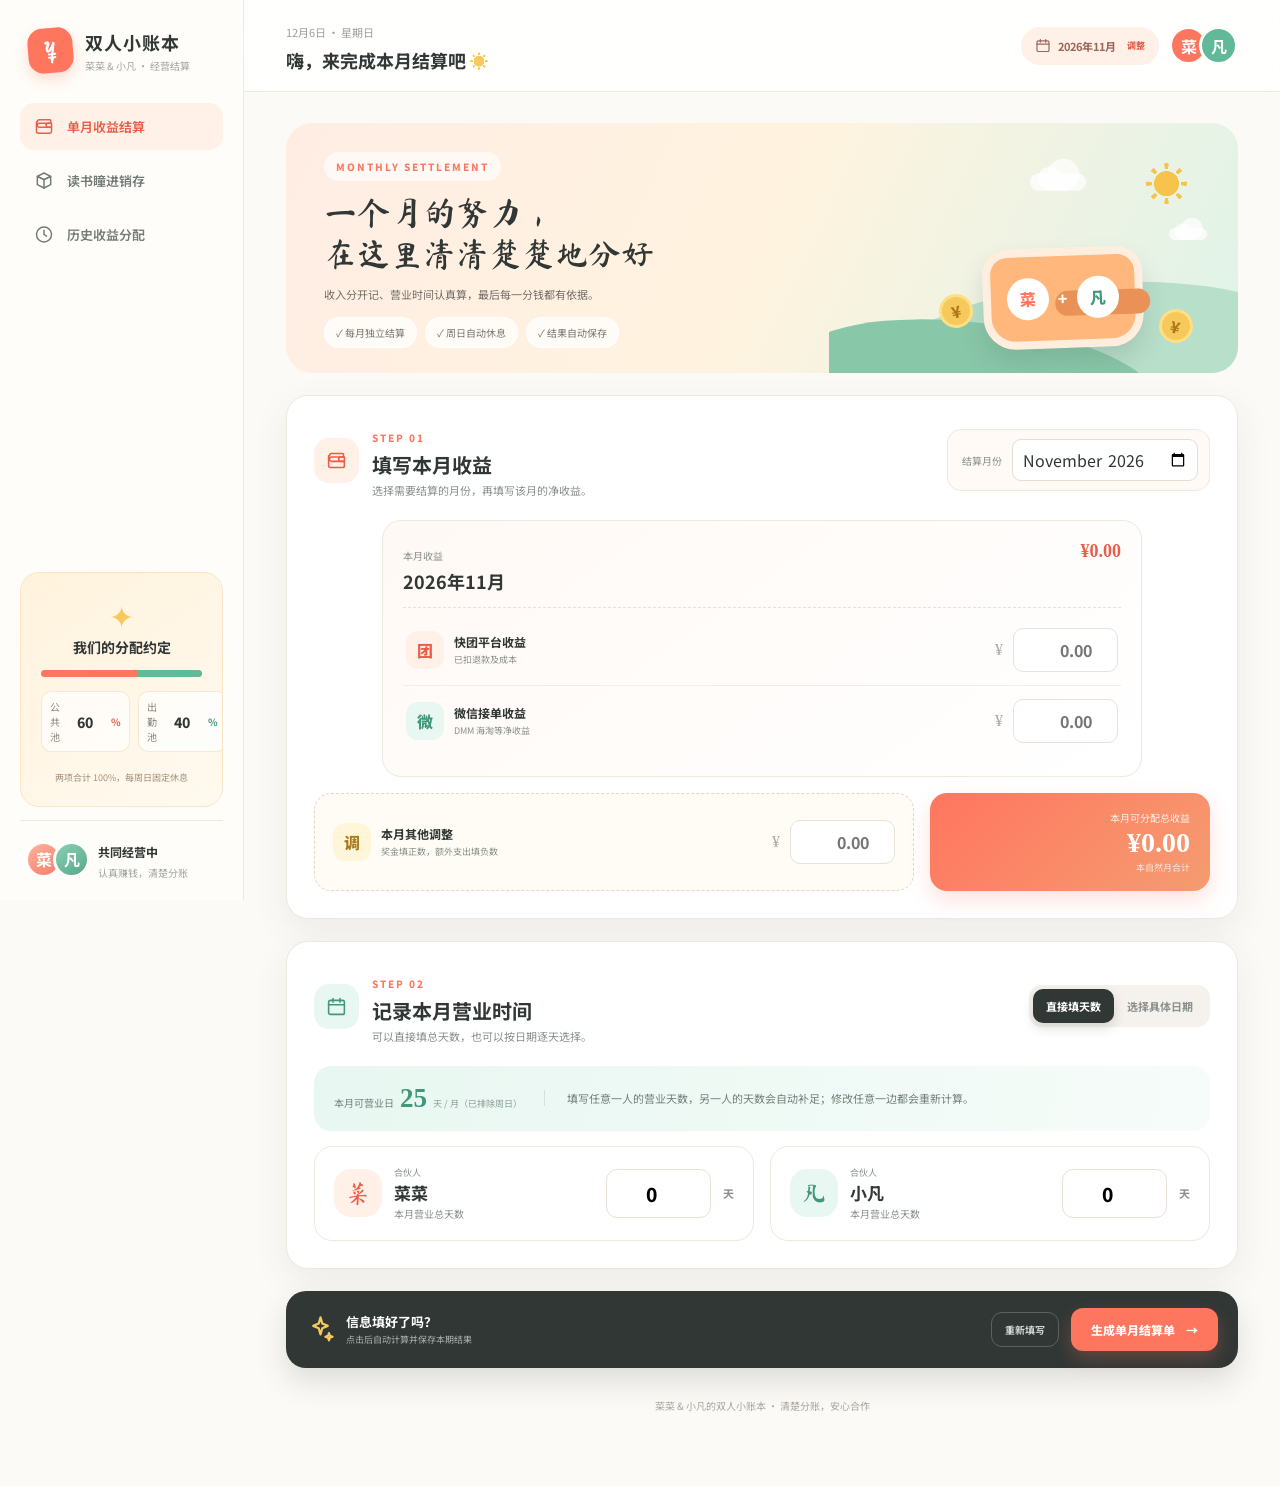
==== commit a14bd0db: "Add Dushutong inventory and profit sharing" ====
--- a/kua-tuan-settlement/index.html
+++ b/kua-tuan-settlement/index.html
@@ -4,12 +4,12 @@
   <meta charset="UTF-8">
   <meta name="viewport" content="width=device-width, initial-scale=1.0">
   <meta name="theme-color" content="#fffaf2">
-  <meta name="description" content="菜菜和小凡的单月收益结算工作台">
-  <title>菜菜 & 小凡｜单月收益结算工作台</title>
+  <meta name="description" content="菜菜和小凡的收益结算、读书瞳进销存与利润分配工作台">
+  <title>菜菜 & 小凡｜经营结算工作台</title>
   <link rel="preconnect" href="https://fonts.googleapis.com">
   <link rel="preconnect" href="https://fonts.gstatic.com" crossorigin>
   <link href="https://fonts.googleapis.com/css2?family=Ma+Shan+Zheng&family=Noto+Sans+SC:wght@400;500;600;700;800&display=swap" rel="stylesheet">
-  <link rel="stylesheet" href="styles.css?v=20260821-1">
+  <link rel="stylesheet" href="styles.css?v=20260825-1">
 </head>
 <body>
   <svg class="icon-sprite" aria-hidden="true">
@@ -22,17 +22,19 @@
     <symbol id="i-print" viewBox="0 0 24 24"><path d="M7 8V3h10v5M7 17H5a2 2 0 0 1-2-2v-4a2 2 0 0 1 2-2h14a2 2 0 0 1 2 2v4a2 2 0 0 1-2 2h-2"/><path d="M7 14h10v7H7z"/></symbol>
     <symbol id="i-trash" viewBox="0 0 24 24"><path d="M4 7h16M9 7V4h6v3M7 7l1 14h8l1-14"/></symbol>
     <symbol id="i-sparkle" viewBox="0 0 24 24"><path d="m12 2 1.5 5.1L18 9l-4.5 1.9L12 16l-1.5-5.1L6 9l4.5-1.9Z"/><path d="m19 15 .8 2.2L22 18l-2.2.8L19 21l-.8-2.2L16 18l2.2-.8Z"/></symbol>
+    <symbol id="i-box" viewBox="0 0 24 24"><path d="m4 7 8-4 8 4-8 4Z"/><path d="m4 7 8 4 8-4v10l-8 4-8-4Z"/><path d="M12 11v10"/></symbol>
   </svg>
 
   <div class="app-shell">
     <aside class="sidebar">
       <a class="brand" href="#top">
         <span class="brand-mark">¥</span>
-        <span><strong>双人小账本</strong><small>菜菜 & 小凡 · 单月结算</small></span>
+        <span><strong>双人小账本</strong><small>菜菜 & 小凡 · 经营结算</small></span>
       </a>
 
       <nav class="main-nav" aria-label="主要页面">
         <button class="nav-item active" type="button" data-view="settlement"><svg><use href="#i-wallet"/></svg><span>单月收益结算</span></button>
+        <button class="nav-item" type="button" data-view="dushutong"><svg><use href="#i-box"/></svg><span>读书瞳进销存</span></button>
         <button class="nav-item" type="button" data-view="history"><svg><use href="#i-clock"/></svg><span>历史收益分配</span></button>
       </nav>
 
@@ -217,6 +219,84 @@
           </section>
         </section>
 
+        <section class="view" id="view-dushutong">
+          <section class="dst-hero">
+            <div>
+              <span class="eyebrow">DUSHUTONG LEDGER</span>
+              <h2>读书瞳进销存与利润分配</h2>
+              <p>每次进货、卖出和运费都单独记录，库存与菜菜、小凡应分金额自动更新。</p>
+            </div>
+            <div class="dst-hero-badge"><svg><use href="#i-box"/></svg><strong id="dst-hero-stock">0 台</strong><small>当前可售库存</small></div>
+          </section>
+
+          <section class="dst-summary-grid" aria-label="读书瞳经营概览">
+            <article><span>当前库存</span><strong id="dst-stock-count">0 台</strong><small id="dst-stock-flow">累计进货 0 · 已售 0</small></article>
+            <article><span>库存平均成本</span><strong id="dst-average-cost">¥0.00</strong><small id="dst-stock-value">库存货值 ¥0.00</small></article>
+            <article><span>累计销售额</span><strong id="dst-revenue-total">¥0.00</strong><small id="dst-sales-count">共 0 笔销售</small></article>
+            <article class="profit"><span>累计净利润</span><strong id="dst-profit-total">¥0.00</strong><small>销售额－货品成本－发货运费</small></article>
+            <article><span>菜菜累计分得利润</span><strong id="dst-caicai-profit">¥0.00</strong><small>已扣本人承担的一半运费</small></article>
+            <article><span>小凡累计分得利润</span><strong id="dst-xiaofan-profit">¥0.00</strong><small>已扣本人承担的一半运费</small></article>
+          </section>
+
+          <section class="section-card dst-settings-card">
+            <div class="dst-section-head">
+              <div><span>PROFIT RULE</span><h3>读书瞳分润约定</h3><p>谁卖出去谁多拿，双方共同承担货品成本和快递费。</p></div>
+              <strong>固定规则</strong>
+            </div>
+            <div class="dst-settings-grid">
+              <article class="dst-rule-item"><span>卖货的人</span><strong>利润 60%</strong><small>负责成交的人多拿两成</small></article>
+              <article class="dst-rule-item"><span>另一个人</span><strong>利润 40%</strong><small>共同合作，共享利润</small></article>
+              <article class="dst-rule-item"><span>进货成本</span><strong>各承担 50%</strong><small>每台成本双方平摊</small></article>
+              <article class="dst-rule-item"><span>发货运费</span><strong>各承担 50%</strong><small>最后一人补一分钱误差</small></article>
+            </div>
+            <p class="dst-rule-note">卖货人应收 = 一半货品成本 ＋（销售额－货品成本）× 60% － 一半发货运费；另一个人按 40% 计算。系统按分精确结算，并自动处理四舍五入产生的 1 分钱差额。</p>
+          </section>
+
+          <div class="dst-entry-grid">
+            <section class="section-card">
+              <div class="dst-section-head compact"><div><span>STOCK IN</span><h3>新增进货</h3><p>进货运费会摊入每台平均成本。</p></div></div>
+              <form id="dst-purchase-form" class="dst-form">
+                <label><span>进货日期</span><input id="dst-purchase-date" type="date" required></label>
+                <label><span>进货数量</span><div class="dst-input-unit"><input id="dst-purchase-quantity" type="number" min="1" step="1" required><b>台</b></div></label>
+                <label><span>每台进价</span><div class="dst-input-unit"><b>¥</b><input id="dst-purchase-unit-cost" type="number" min="0" step="0.01" required></div></label>
+                <label><span>本批进货运费</span><div class="dst-input-unit"><b>¥</b><input id="dst-purchase-freight" type="number" min="0" step="0.01" value="0"></div></label>
+                <label class="wide"><span>备注</span><input id="dst-purchase-note" type="text" maxlength="60" placeholder="例如：首批 10 台"></label>
+                <button class="primary-button wide" type="submit"><svg><use href="#i-check"/></svg>保存进货记录</button>
+              </form>
+            </section>
+
+            <section class="section-card dst-sale-card">
+              <div class="dst-section-head compact"><div><span>STOCK OUT</span><h3>记录本次卖出</h3><p>输入售价和实际运费，立即生成两人的本次分配。</p></div></div>
+              <form id="dst-sale-form" class="dst-form">
+                <label><span>销售日期</span><input id="dst-sale-date" type="date" required></label>
+                <label><span>卖出数量</span><div class="dst-input-unit"><input id="dst-sale-quantity" type="number" min="1" step="1" value="1" required><b>台</b></div></label>
+                <label><span>每台售价</span><div class="dst-input-unit"><b>¥</b><input id="dst-sale-unit-price" type="number" min="0" step="0.01" value="198" required></div></label>
+                <label><span>本次发货运费</span><div class="dst-input-unit"><b>¥</b><input id="dst-sale-freight" type="number" min="0" step="0.01" value="0"></div></label>
+                <label class="wide"><span>这次是谁卖出去的</span><select id="dst-sale-seller"><option value="caicai">菜菜卖出</option><option value="xiaofan">小凡卖出</option></select></label>
+                <label class="wide"><span>备注</span><input id="dst-sale-note" type="text" maxlength="60" placeholder="例如：某某家长 / 微信成交"></label>
+                <div class="dst-sale-preview wide">
+                  <div><span>销售额</span><strong id="dst-preview-revenue">¥0.00</strong></div>
+                  <div><span>货品成本</span><strong id="dst-preview-cost">¥0.00</strong></div>
+                  <div><span>扣运费后净利润</span><strong id="dst-preview-profit">¥0.00</strong></div>
+                  <div class="caicai"><span>菜菜本次应收</span><strong id="dst-preview-caicai">¥0.00</strong><small id="dst-preview-caicai-detail">利润 ¥0.00</small></div>
+                  <div class="xiaofan"><span>小凡本次应收</span><strong id="dst-preview-xiaofan">¥0.00</strong><small id="dst-preview-xiaofan-detail">利润 ¥0.00</small></div>
+                </div>
+                <button class="primary-button wide" type="submit"><svg><use href="#i-check"/></svg>保存销售并确认分配</button>
+              </form>
+            </section>
+          </div>
+
+          <section class="section-card dst-ledger-card">
+            <div class="dst-section-head"><div><span>SALES LEDGER</span><h3>销售与利润分配明细</h3><p>卖货人拿利润 60%，另一人拿 40%，成本和发货运费各承担一半。</p></div></div>
+            <div class="dst-table-wrap"><table class="dst-table"><thead><tr><th>日期 / 备注</th><th>卖货人</th><th>数量</th><th>销售额</th><th>成本</th><th>运费</th><th>净利润</th><th>菜菜利润</th><th>小凡利润</th><th>本次回款分配</th><th></th></tr></thead><tbody id="dst-sales-list"></tbody></table></div>
+          </section>
+
+          <section class="section-card dst-ledger-card">
+            <div class="dst-section-head"><div><span>PURCHASE LEDGER</span><h3>进货明细</h3><p>当前平均成本按全部进货金额（含进货运费）加权计算。</p></div></div>
+            <div class="dst-table-wrap"><table class="dst-table"><thead><tr><th>日期 / 备注</th><th>数量</th><th>单价</th><th>进货运费</th><th>本批总成本</th><th></th></tr></thead><tbody id="dst-purchases-list"></tbody></table></div>
+          </section>
+        </section>
+
         <footer>菜菜 & 小凡的双人小账本 · 清楚分账，安心合作</footer>
       </div>
     </main>
@@ -224,9 +304,10 @@
 
   <nav class="mobile-nav">
     <button class="active" type="button" data-view="settlement"><svg><use href="#i-wallet"/></svg>单月结算</button>
+    <button type="button" data-view="dushutong"><svg><use href="#i-box"/></svg>读书瞳</button>
     <button type="button" data-view="history"><svg><use href="#i-clock"/></svg>历史收益</button>
   </nav>
   <div id="toast" class="toast" role="status" aria-live="polite"><span>✓</span><div><strong>提示</strong><p></p></div></div>
-  <script src="app.js?v=20260821-1"></script>
+  <script src="app.js?v=20260825-1"></script>
 </body>
 </html>
--- a/kua-tuan-settlement/styles.css
+++ b/kua-tuan-settlement/styles.css
@@ -7,3 +7,10 @@
 .cycle-pill{border:0;cursor:pointer;font-weight:400;transition:.2s}.cycle-pill:hover{background:#ffe4da;color:var(--coral-dark);transform:translateY(-1px)}.cycle-pill:focus-visible,.allocation-fields input:focus-visible{outline:3px solid rgba(255,118,95,.22);outline-offset:2px}.cycle-pill>span{padding-left:4px;color:var(--coral-dark);font-size:9px;font-weight:800}.allocation-fields{display:grid;grid-template-columns:1fr 1fr;gap:8px;margin:14px 0 10px}.allocation-fields label{display:grid;grid-template-columns:1fr 45px auto;align-items:center;gap:3px;padding:7px 8px;border-radius:10px;background:rgba(255,255,255,.7);border:1px solid rgba(250,230,199,.9);color:#8e877d;font-size:10px;text-align:left}.allocation-fields input{width:100%;min-width:0;border:0;background:transparent;color:var(--ink);font-size:14px;font-weight:800;text-align:right;padding:0}.allocation-fields b{font-size:10px;color:var(--coral-dark)}.allocation-fields label+label b{color:var(--mint-dark)}
 .year-summary-head{display:flex;align-items:flex-end;justify-content:space-between;gap:18px;margin-bottom:16px}.year-summary-head>div>span{color:var(--coral);font-size:9px;letter-spacing:1.8px;font-weight:800}.year-summary-head h3{margin:4px 0 2px;font-size:18px}.year-summary-head p{margin:0;color:var(--muted);font-size:10px}.year-summary-head label{display:flex;align-items:center;gap:9px;color:var(--muted);font-size:10px}.year-summary-head select{border:1px solid var(--line);border-radius:11px;background:#fff;padding:9px 30px 9px 12px;color:var(--ink);font-weight:700}.year-summary-grid{display:grid;grid-template-columns:1.2fr repeat(4,1fr);gap:10px;margin-bottom:25px}.year-summary-grid article{min-width:0;padding:16px;border:1px solid var(--line);border-radius:15px;background:linear-gradient(145deg,#fff,#faf9f6)}.year-summary-grid .year-summary-total{background:linear-gradient(145deg,var(--peach),#fff8f4);border-color:#f6ddd3}.year-summary-grid span,.year-summary-grid small{display:block;color:var(--muted);font-size:9px}.year-summary-grid strong{display:block;margin:7px 0 5px;font-family:Georgia,serif;font-size:21px}.year-summary-total strong{color:var(--coral-dark);font-size:25px}@media(max-width:1050px){.year-summary-grid{grid-template-columns:repeat(2,1fr)}.year-summary-total{grid-column:1/-1}}@media(max-width:780px){.year-summary-head{align-items:flex-start;flex-direction:column}.year-summary-head label{width:100%;justify-content:space-between}.year-summary-head select{flex:1}.year-summary-grid{grid-template-columns:1fr 1fr}.year-summary-total{grid-column:1/-1}.year-summary-grid strong{font-size:18px}}
 .calendar-actions{display:flex;align-items:center;gap:8px}.soft-button.active{background:var(--mint-pale);border-color:#b9dfd0;color:var(--mint-dark)}.calendar-day.extra-rest{background:#f1efec;color:#a5a19b;box-shadow:inset 0 0 0 2px #c8c4bd}.calendar-day.extra-rest small{color:#8c8881}.calendar-day.extra-rest:not(:disabled){cursor:pointer}
+
+/* 读书瞳进销存 */
+.dst-hero{min-height:170px;margin-bottom:18px;padding:30px 34px;border-radius:24px;background:linear-gradient(120deg,#e8f7f1,#fff8dc 58%,#ffede4);display:flex;align-items:center;justify-content:space-between;gap:24px;overflow:hidden}.dst-hero h2{margin:10px 0 7px;font-family:"Ma Shan Zheng",cursive;font-size:32px;font-weight:400}.dst-hero p{margin:0;color:#756f68;font-size:11px}.dst-hero-badge{min-width:150px;padding:20px;border:1px solid rgba(255,255,255,.85);border-radius:20px;background:rgba(255,255,255,.68);text-align:center}.dst-hero-badge svg{display:block;width:34px;height:34px;margin:0 auto 8px;color:var(--mint-dark)}.dst-hero-badge strong,.dst-hero-badge small{display:block}.dst-hero-badge strong{font-family:Georgia,serif;font-size:28px}.dst-hero-badge small{margin-top:4px;color:var(--muted);font-size:9px}.dst-summary-grid{display:grid;grid-template-columns:repeat(6,1fr);gap:10px;margin-bottom:18px}.dst-summary-grid article{min-width:0;padding:17px 15px;border:1px solid var(--line);border-radius:17px;background:#fff;box-shadow:0 8px 22px rgba(69,60,43,.04)}.dst-summary-grid article.profit{background:linear-gradient(145deg,var(--peach),#fff);border-color:#f4d9ce}.dst-summary-grid span,.dst-summary-grid small{display:block;color:var(--muted);font-size:9px}.dst-summary-grid strong{display:block;margin:7px 0 5px;font-family:Georgia,serif;font-size:20px;white-space:nowrap}.dst-summary-grid .profit strong{color:var(--coral-dark)}.dst-settings-card,.dst-ledger-card{margin-bottom:18px}.dst-section-head{display:flex;align-items:flex-end;justify-content:space-between;gap:18px;margin-bottom:18px}.dst-section-head.compact{margin-bottom:14px}.dst-section-head>div>span{color:var(--coral);font-size:9px;letter-spacing:1.8px;font-weight:800}.dst-section-head h3{margin:4px 0 2px;font-size:18px}.dst-section-head p{margin:0;color:var(--muted);font-size:10px}.dst-section-head>strong{padding:7px 11px;border-radius:14px;background:var(--mint-pale);color:var(--mint-dark);font-size:10px}.dst-section-head>strong.invalid{background:#fff0ee;color:#dc5a49}.dst-settings-grid{display:grid;grid-template-columns:repeat(4,1fr);gap:12px}.dst-settings-grid label,.dst-form label{display:flex;flex-direction:column;gap:7px;color:#737b77;font-size:10px;font-weight:600}.dst-settings-grid label>div,.dst-input-unit{height:42px;border:1px solid var(--line);border-radius:12px;background:#fcfbf8;display:flex;align-items:center;padding:0 12px;transition:.2s}.dst-settings-grid input,.dst-input-unit input{width:100%;min-width:0;border:0;outline:0;background:transparent;color:var(--ink);font-weight:700}.dst-settings-grid input{text-align:right}.dst-settings-grid b,.dst-input-unit b{color:var(--coral-dark);font-size:11px}.dst-settings-grid select,.dst-form select,.dst-form>label>input{height:42px;width:100%;border:1px solid var(--line);border-radius:12px;background:#fcfbf8;padding:0 12px;color:var(--ink);font-weight:600}.dst-settings-grid input:focus,.dst-settings-grid select:focus,.dst-form input:focus,.dst-form select:focus{outline:3px solid rgba(97,185,154,.16);border-color:#a8d9c7}.dst-rule-note{margin:13px 0 0;padding:11px 13px;border-radius:12px;background:#faf8f3;color:#827c73;font-size:10px;line-height:1.7}.dst-entry-grid{display:grid;grid-template-columns:.85fr 1.15fr;gap:18px;margin-bottom:18px}.dst-entry-grid>.section-card{margin:0}.dst-form{display:grid;grid-template-columns:1fr 1fr;gap:13px}.dst-form .wide{grid-column:1/-1}.dst-form .primary-button{width:100%;justify-content:center}.dst-sale-preview{display:grid!important;grid-template-columns:repeat(3,1fr);gap:8px;padding:12px;border-radius:16px;background:#faf9f6}.dst-sale-preview>div{padding:11px;border:1px solid var(--line);border-radius:12px;background:#fff}.dst-sale-preview>div.caicai,.dst-sale-preview>div.xiaofan{grid-column:span 1}.dst-sale-preview>div.caicai{background:#fff5f1;border-color:#f5ddd5}.dst-sale-preview>div.xiaofan{background:#eff9f5;border-color:#d7ece3}.dst-sale-preview span,.dst-sale-preview small{display:block;color:var(--muted);font-size:9px}.dst-sale-preview strong{display:block;margin:5px 0 2px;font-family:Georgia,serif;font-size:18px}.dst-table-wrap{overflow:auto;border:1px solid var(--line);border-radius:15px}.dst-table{width:100%;min-width:820px;border-collapse:collapse;background:#fff;font-size:10px}.dst-table th,.dst-table td{padding:12px 11px;border-bottom:1px solid var(--line);text-align:left;white-space:nowrap}.dst-table th{background:#faf9f6;color:#8b918e;font-size:9px;letter-spacing:.4px}.dst-table tbody tr:last-child td{border-bottom:0}.dst-table td strong,.dst-table td small{display:block}.dst-table td small{margin-top:3px;color:var(--muted);font-size:8px}.dst-table .positive{color:var(--mint-dark);font-weight:700}.dst-table .negative{color:#dc5a49;font-weight:700}.dst-table .allocation-cell{white-space:normal;min-width:155px;line-height:1.7}.dst-delete{width:29px;height:29px;border:0;border-radius:9px;background:#fff1ee;color:#db6958;font-size:18px}.dst-empty{text-align:center!important;color:var(--muted);padding:28px!important}.dst-profit-warning{color:#dc5a49!important}.dst-sale-card .primary-button{background:var(--mint-dark)}
+@media(max-width:1180px){.dst-summary-grid{grid-template-columns:repeat(3,1fr)}.dst-settings-grid{grid-template-columns:1fr 1fr}.dst-entry-grid{grid-template-columns:1fr}}
+@media(max-width:780px){.dst-hero{padding:24px;align-items:flex-start}.dst-hero h2{font-size:27px}.dst-hero-badge{min-width:112px;padding:14px}.dst-summary-grid{grid-template-columns:1fr 1fr}.dst-settings-grid,.dst-form{grid-template-columns:1fr}.dst-form .wide{grid-column:auto}.dst-sale-preview{grid-template-columns:1fr 1fr}.dst-sale-preview>div{grid-column:auto!important}.dst-sale-preview>div:first-child{grid-column:1/-1!important}.dst-section-head{align-items:flex-start;flex-direction:column}.mobile-nav{grid-template-columns:repeat(3,1fr)}}
+@media(max-width:520px){.dst-hero{display:block}.dst-hero-badge{margin-top:18px;width:100%}.dst-summary-grid{grid-template-columns:1fr 1fr}.dst-summary-grid strong{font-size:17px}.dst-sale-preview{grid-template-columns:1fr}.dst-sale-preview>div:first-child{grid-column:auto!important}}
+.dst-rule-item{padding:14px;border:1px solid var(--line);border-radius:14px;background:#fcfbf8}.dst-rule-item span,.dst-rule-item small{display:block;color:var(--muted);font-size:9px}.dst-rule-item strong{display:block;margin:6px 0 4px;font-size:17px;color:var(--ink)}
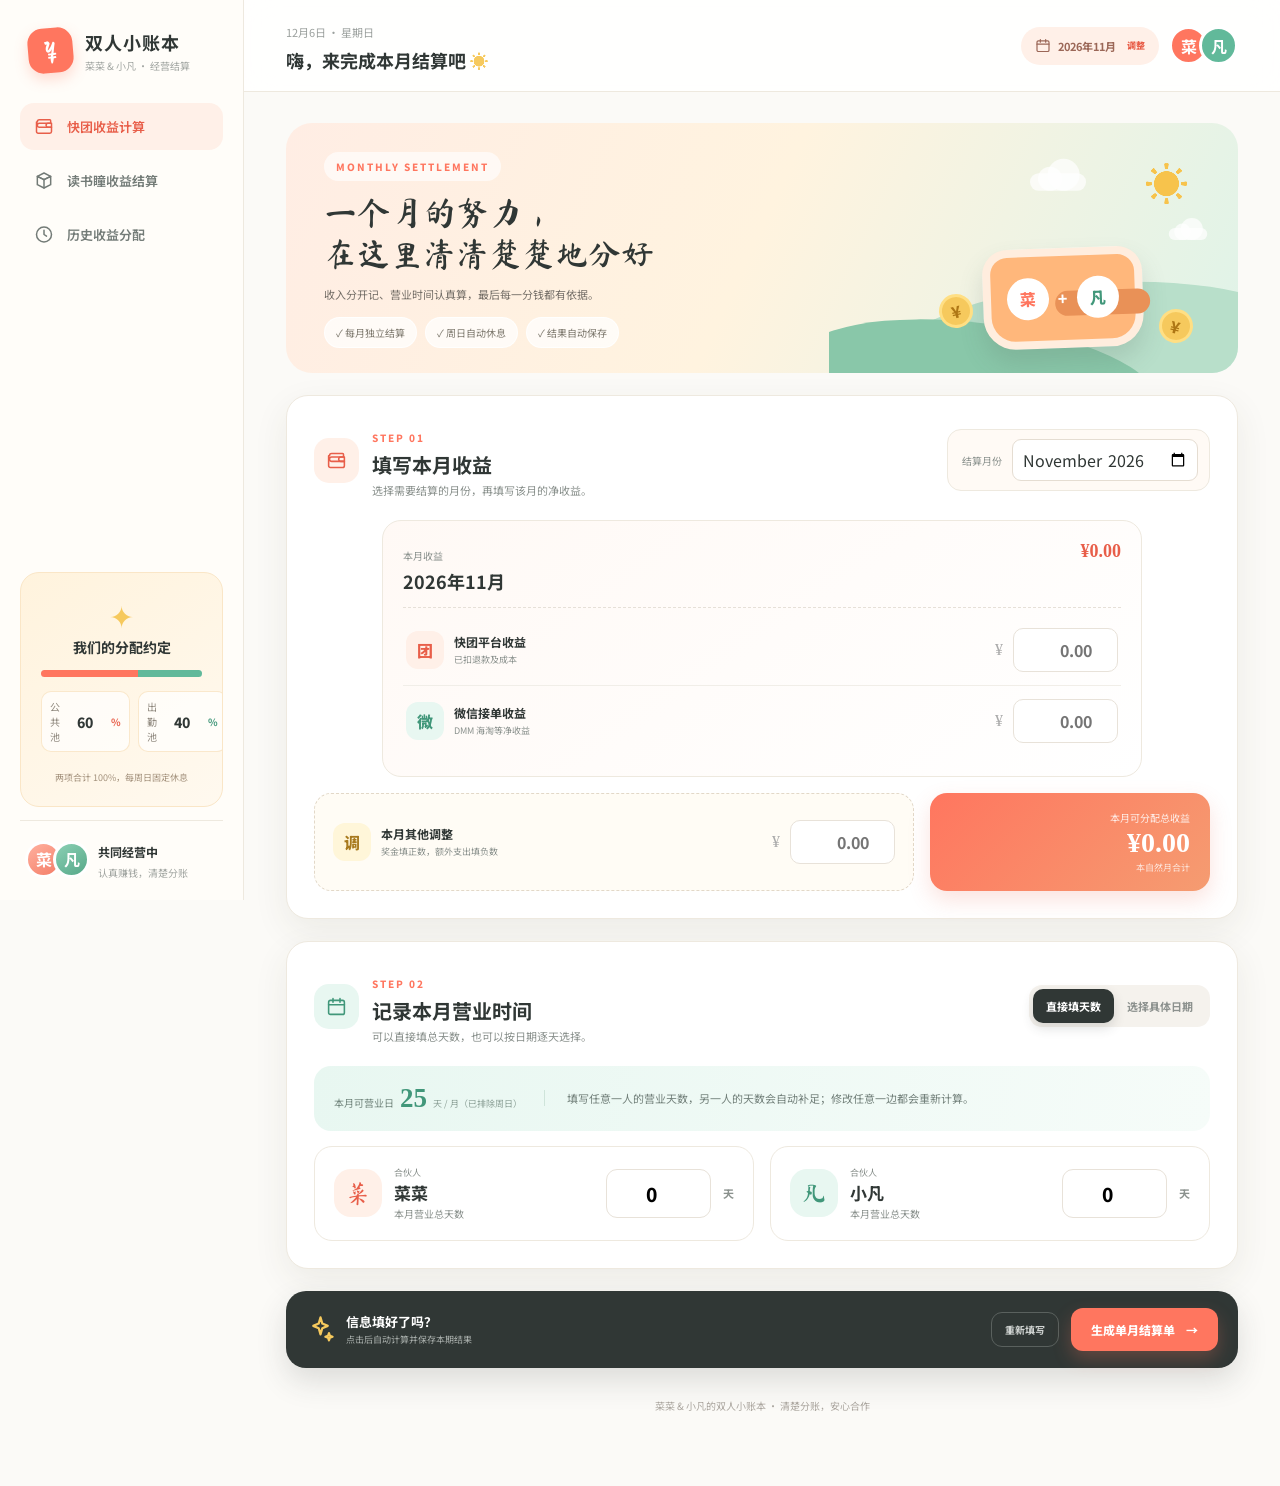
==== commit 14707906: "Unify Kua Tuan and Dushutong profit history" ====
--- a/kua-tuan-settlement/index.html
+++ b/kua-tuan-settlement/index.html
@@ -33,8 +33,8 @@
       </a>
 
       <nav class="main-nav" aria-label="主要页面">
-        <button class="nav-item active" type="button" data-view="settlement"><svg><use href="#i-wallet"/></svg><span>单月收益结算</span></button>
-        <button class="nav-item" type="button" data-view="dushutong"><svg><use href="#i-box"/></svg><span>读书瞳进销存</span></button>
+        <button class="nav-item active" type="button" data-view="settlement"><svg><use href="#i-wallet"/></svg><span>快团收益计算</span></button>
+        <button class="nav-item" type="button" data-view="dushutong"><svg><use href="#i-box"/></svg><span>读书瞳收益结算</span></button>
         <button class="nav-item" type="button" data-view="history"><svg><use href="#i-clock"/></svg><span>历史收益分配</span></button>
       </nav>
 
@@ -205,17 +205,17 @@
               <label><span>查看年份</span><select id="history-year"></select></label>
             </div>
             <div class="year-summary-grid">
-              <article class="year-summary-total"><span>全年总收益</span><strong id="year-total">¥0.00</strong><small id="year-periods">已结算 0 期</small></article>
+              <article class="year-summary-total"><span>全年总收益</span><strong id="year-total">¥0.00</strong><small id="year-periods">快团 0 期 · 读书瞳 0 笔</small></article>
               <article><span>菜菜全年所得</span><strong id="year-caicai">¥0.00</strong><small id="year-caicai-days">营业 0 天</small></article>
               <article><span>小凡全年所得</span><strong id="year-xiaofan">¥0.00</strong><small id="year-xiaofan-days">营业 0 天</small></article>
-              <article><span>全年公共池</span><strong id="year-equal-pool">¥0.00</strong><small>两人平分部分</small></article>
-              <article><span>全年出勤池</span><strong id="year-work-pool">¥0.00</strong><small>按营业天数分配</small></article>
+              <article><span>快团全年公共池</span><strong id="year-equal-pool">¥0.00</strong><small>仅统计快团月结</small></article>
+              <article><span>快团全年出勤池</span><strong id="year-work-pool">¥0.00</strong><small>仅统计快团月结</small></article>
             </div>
             <div class="history-toolbar">
-              <div><strong>单月结算记录</strong><small>最近保存 24 期，仅存储在当前浏览器</small></div>
-              <button id="clear-history" class="soft-button danger" type="button"><svg><use href="#i-trash"/></svg>清空记录</button>
-            </div>
-            <div id="history-list" class="history-list"><p class="empty-history">完成第一次单月结算后，记录会出现在这里。</p></div>
+              <div><strong>全部收益分配记录</strong><small>快团月结与读书瞳销售统一展示，仅存储在当前浏览器</small></div>
+              <button id="clear-history" class="soft-button danger" type="button"><svg><use href="#i-trash"/></svg>清空快团记录</button>
+            </div>
+            <div id="history-list" class="history-list"><p class="empty-history">完成快团月结或读书瞳销售后，记录会出现在这里。</p></div>
           </section>
         </section>
 
@@ -303,8 +303,8 @@
   </div>
 
   <nav class="mobile-nav">
-    <button class="active" type="button" data-view="settlement"><svg><use href="#i-wallet"/></svg>单月结算</button>
-    <button type="button" data-view="dushutong"><svg><use href="#i-box"/></svg>读书瞳</button>
+    <button class="active" type="button" data-view="settlement"><svg><use href="#i-wallet"/></svg>快团收益</button>
+    <button type="button" data-view="dushutong"><svg><use href="#i-box"/></svg>读书瞳收益</button>
     <button type="button" data-view="history"><svg><use href="#i-clock"/></svg>历史收益</button>
   </nav>
   <div id="toast" class="toast" role="status" aria-live="polite"><span>✓</span><div><strong>提示</strong><p></p></div></div>
--- a/kua-tuan-settlement/styles.css
+++ b/kua-tuan-settlement/styles.css
@@ -14,3 +14,4 @@
 @media(max-width:780px){.dst-hero{padding:24px;align-items:flex-start}.dst-hero h2{font-size:27px}.dst-hero-badge{min-width:112px;padding:14px}.dst-summary-grid{grid-template-columns:1fr 1fr}.dst-settings-grid,.dst-form{grid-template-columns:1fr}.dst-form .wide{grid-column:auto}.dst-sale-preview{grid-template-columns:1fr 1fr}.dst-sale-preview>div{grid-column:auto!important}.dst-sale-preview>div:first-child{grid-column:1/-1!important}.dst-section-head{align-items:flex-start;flex-direction:column}.mobile-nav{grid-template-columns:repeat(3,1fr)}}
 @media(max-width:520px){.dst-hero{display:block}.dst-hero-badge{margin-top:18px;width:100%}.dst-summary-grid{grid-template-columns:1fr 1fr}.dst-summary-grid strong{font-size:17px}.dst-sale-preview{grid-template-columns:1fr}.dst-sale-preview>div:first-child{grid-column:auto!important}}
 .dst-rule-item{padding:14px;border:1px solid var(--line);border-radius:14px;background:#fcfbf8}.dst-rule-item span,.dst-rule-item small{display:block;color:var(--muted);font-size:9px}.dst-rule-item strong{display:block;margin:6px 0 4px;font-size:17px;color:var(--ink)}
+.history-kind{display:inline-block;margin-right:8px;padding:3px 7px;border-radius:9px;font-style:normal;font-size:8px;vertical-align:1px}.history-kind.kua-tuan{background:var(--peach);color:var(--coral-dark)}.history-kind.dushutong{background:var(--mint-pale);color:var(--mint-dark)}
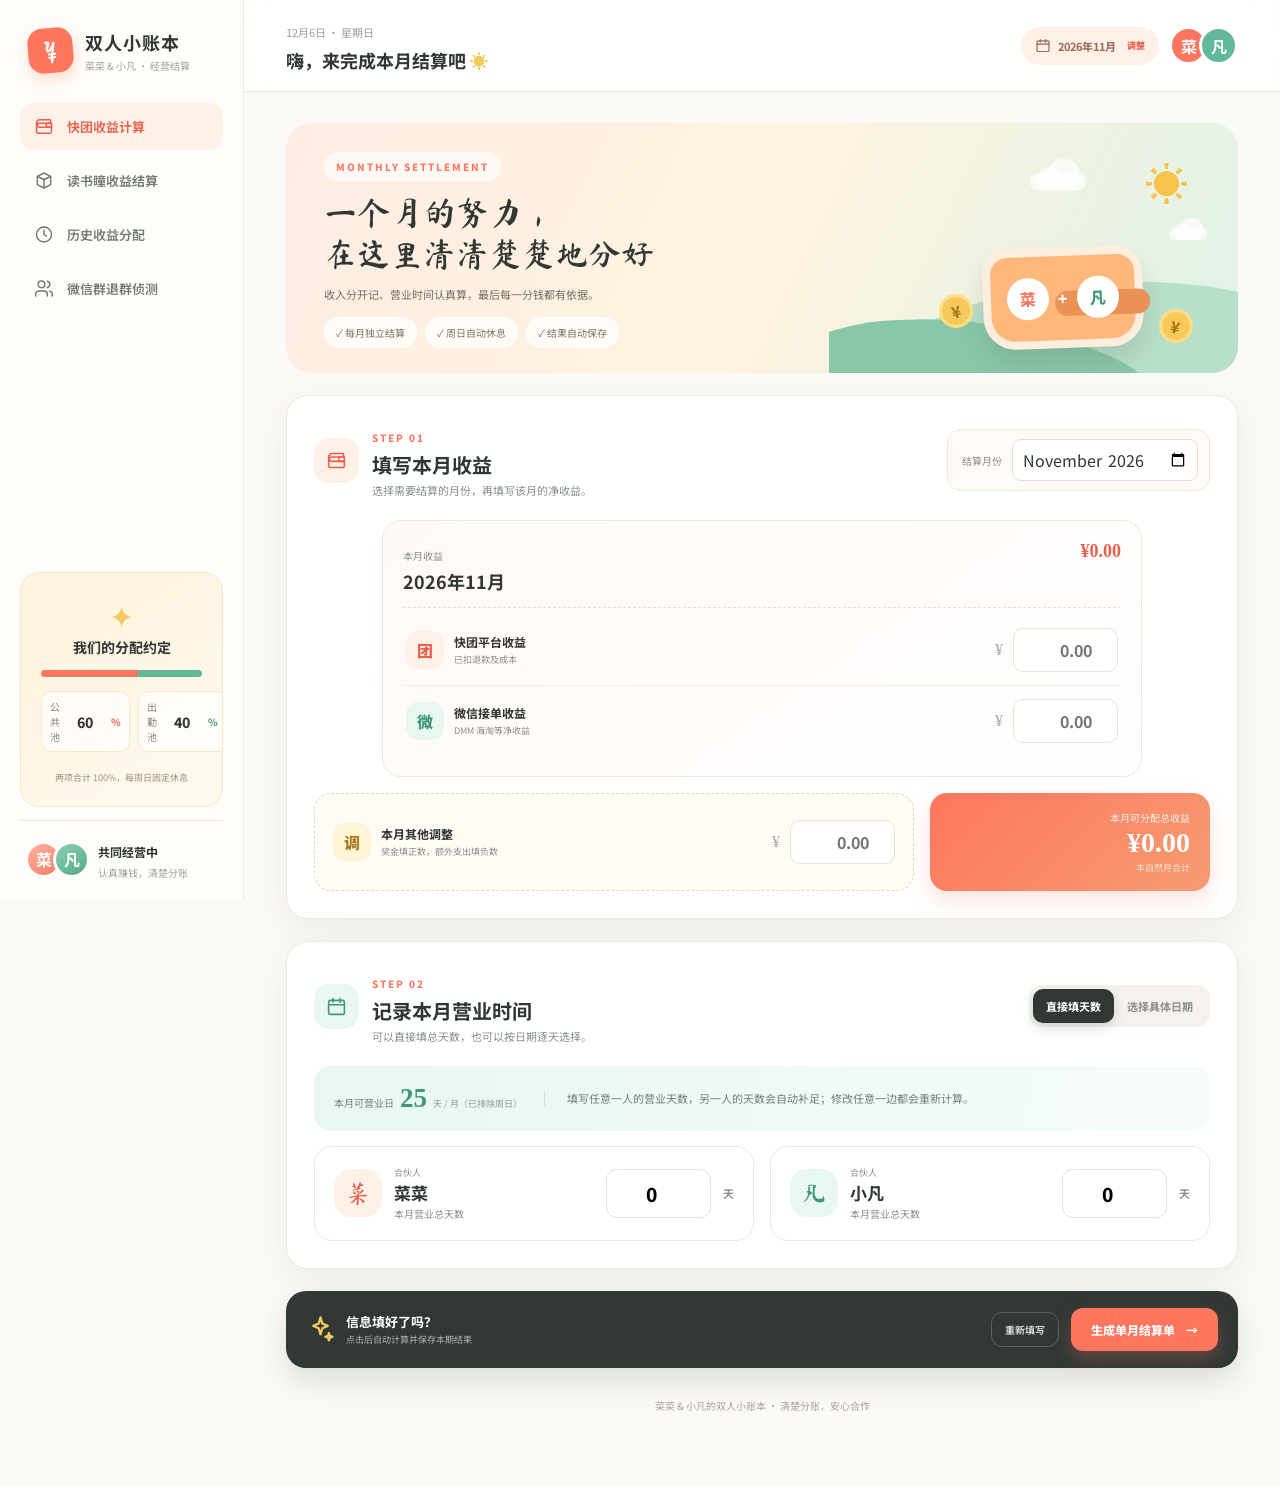
==== commit c823c291: "Add WeChat group member change tracker" ====
--- a/kua-tuan-settlement/index.html
+++ b/kua-tuan-settlement/index.html
@@ -23,6 +23,7 @@
     <symbol id="i-trash" viewBox="0 0 24 24"><path d="M4 7h16M9 7V4h6v3M7 7l1 14h8l1-14"/></symbol>
     <symbol id="i-sparkle" viewBox="0 0 24 24"><path d="m12 2 1.5 5.1L18 9l-4.5 1.9L12 16l-1.5-5.1L6 9l4.5-1.9Z"/><path d="m19 15 .8 2.2L22 18l-2.2.8L19 21l-.8-2.2L16 18l2.2-.8Z"/></symbol>
     <symbol id="i-box" viewBox="0 0 24 24"><path d="m4 7 8-4 8 4-8 4Z"/><path d="m4 7 8 4 8-4v10l-8 4-8-4Z"/><path d="M12 11v10"/></symbol>
+    <symbol id="i-users" viewBox="0 0 24 24"><path d="M16 21v-2a4 4 0 0 0-4-4H6a4 4 0 0 0-4 4v2"/><circle cx="9" cy="7" r="4"/><path d="M22 21v-2a4 4 0 0 0-3-3.87M16 3.13a4 4 0 0 1 0 7.75"/></symbol>
   </svg>
 
   <div class="app-shell">
@@ -36,6 +37,7 @@
         <button class="nav-item active" type="button" data-view="settlement"><svg><use href="#i-wallet"/></svg><span>快团收益计算</span></button>
         <button class="nav-item" type="button" data-view="dushutong"><svg><use href="#i-box"/></svg><span>读书瞳收益结算</span></button>
         <button class="nav-item" type="button" data-view="history"><svg><use href="#i-clock"/></svg><span>历史收益分配</span></button>
+        <a class="nav-item" href="../wechat-group-monitor/"><svg><use href="#i-users"/></svg><span>微信群退群侦测</span></a>
       </nav>
 
       <div class="sidebar-rule">
@@ -306,6 +308,7 @@
     <button class="active" type="button" data-view="settlement"><svg><use href="#i-wallet"/></svg>快团收益</button>
     <button type="button" data-view="dushutong"><svg><use href="#i-box"/></svg>读书瞳收益</button>
     <button type="button" data-view="history"><svg><use href="#i-clock"/></svg>历史收益</button>
+    <a href="../wechat-group-monitor/"><svg><use href="#i-users"/></svg>退群侦测</a>
   </nav>
   <div id="toast" class="toast" role="status" aria-live="polite"><span>✓</span><div><strong>提示</strong><p></p></div></div>
   <script src="app.js?v=20260825-1"></script>
--- a/kua-tuan-settlement/styles.css
+++ b/kua-tuan-settlement/styles.css
@@ -15,3 +15,4 @@
 @media(max-width:520px){.dst-hero{display:block}.dst-hero-badge{margin-top:18px;width:100%}.dst-summary-grid{grid-template-columns:1fr 1fr}.dst-summary-grid strong{font-size:17px}.dst-sale-preview{grid-template-columns:1fr}.dst-sale-preview>div:first-child{grid-column:auto!important}}
 .dst-rule-item{padding:14px;border:1px solid var(--line);border-radius:14px;background:#fcfbf8}.dst-rule-item span,.dst-rule-item small{display:block;color:var(--muted);font-size:9px}.dst-rule-item strong{display:block;margin:6px 0 4px;font-size:17px;color:var(--ink)}
 .history-kind{display:inline-block;margin-right:8px;padding:3px 7px;border-radius:9px;font-style:normal;font-size:8px;vertical-align:1px}.history-kind.kua-tuan{background:var(--peach);color:var(--coral-dark)}.history-kind.dushutong{background:var(--mint-pale);color:var(--mint-dark)}
+.main-nav a.nav-item{text-decoration:none}.mobile-nav a{border:0;background:transparent;color:#8a918d;font-size:10px;display:flex;flex-direction:column;align-items:center;justify-content:center;gap:3px;text-decoration:none}.mobile-nav a svg{width:19px}@media(max-width:780px){.mobile-nav{grid-template-columns:repeat(4,1fr)}}
